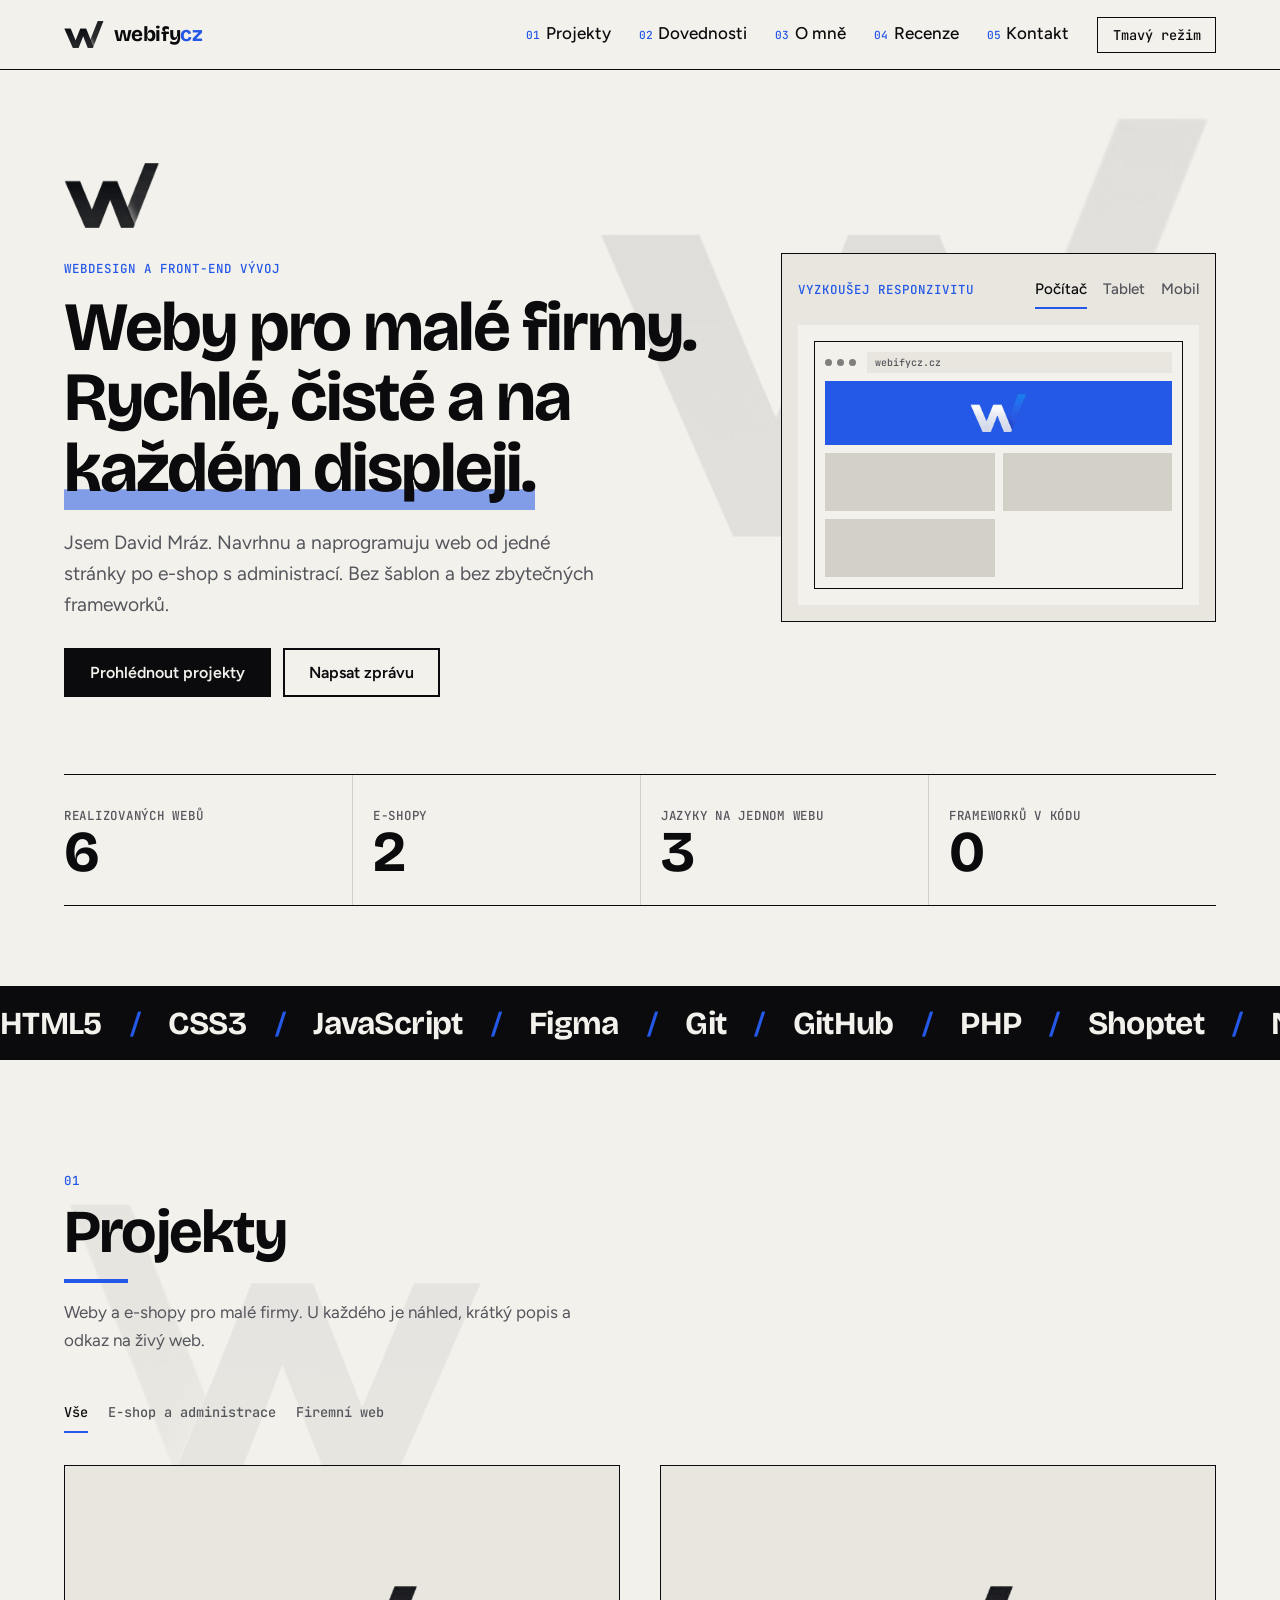
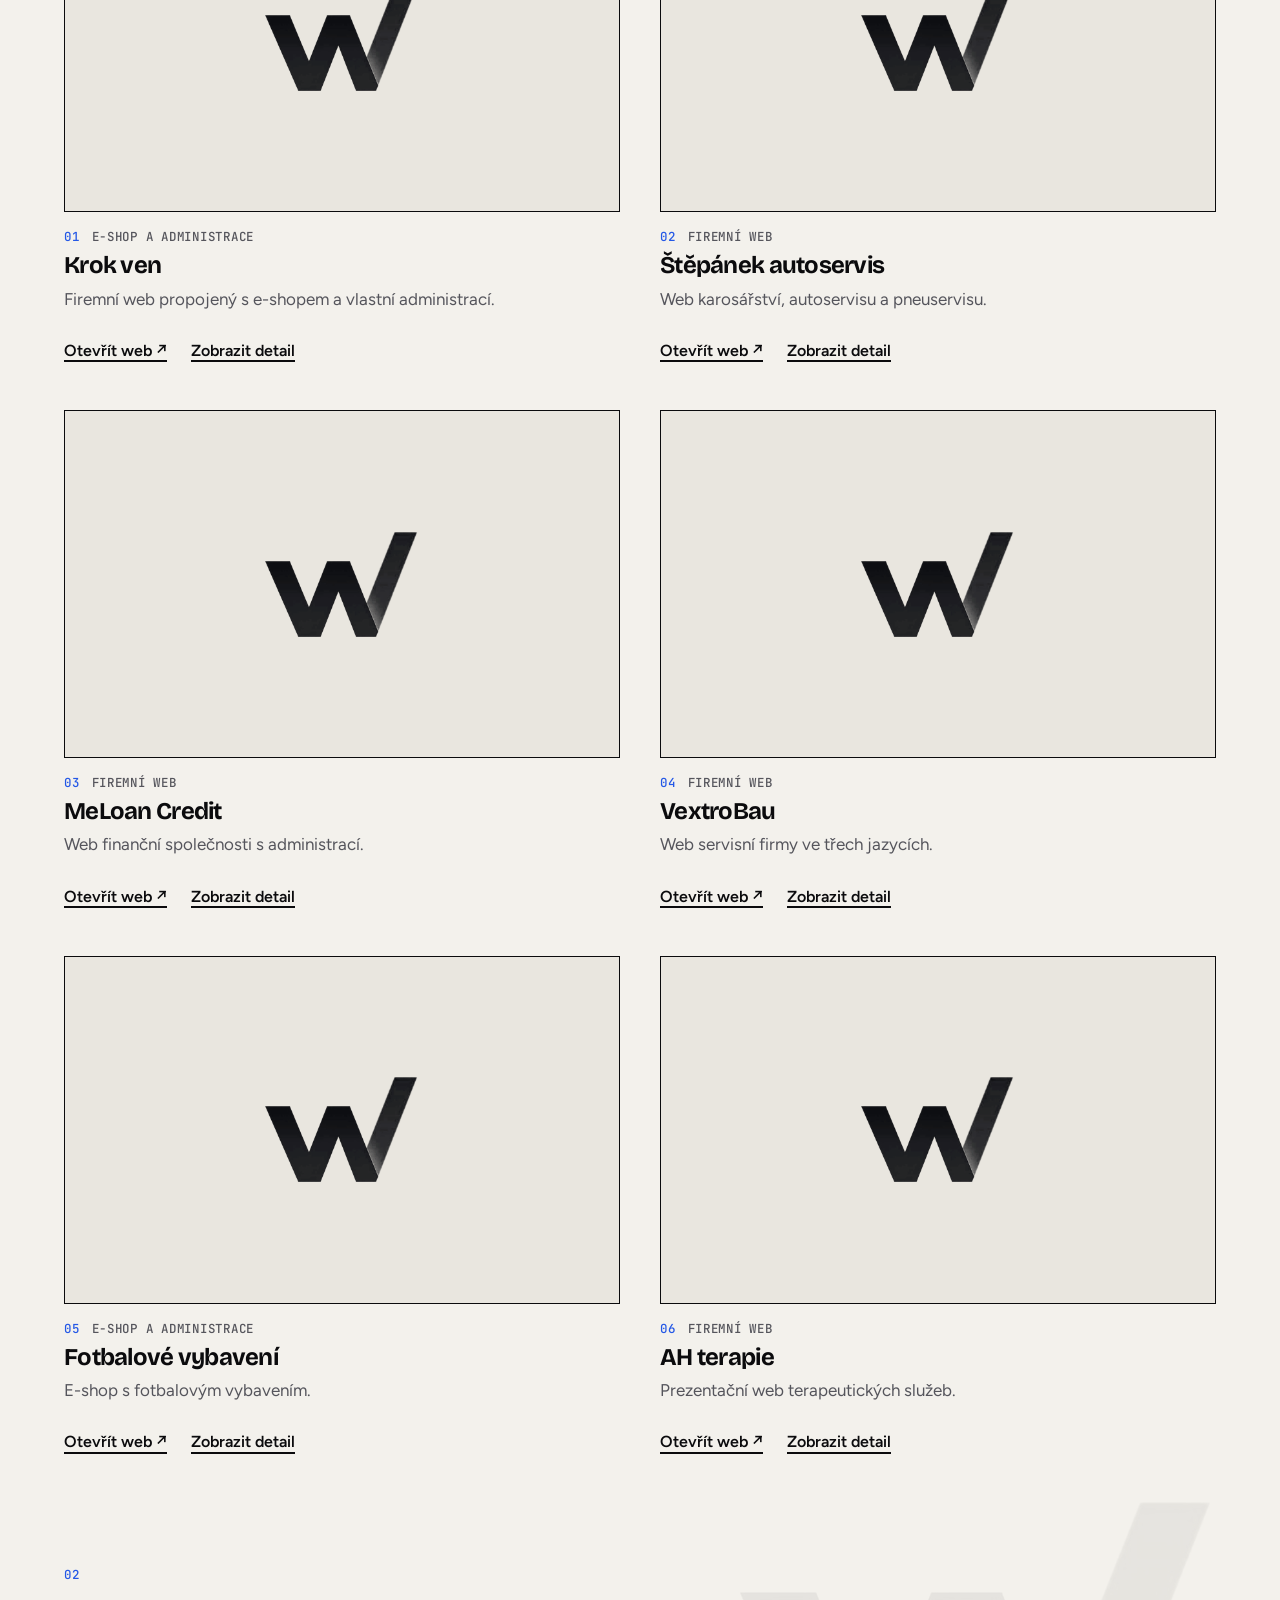
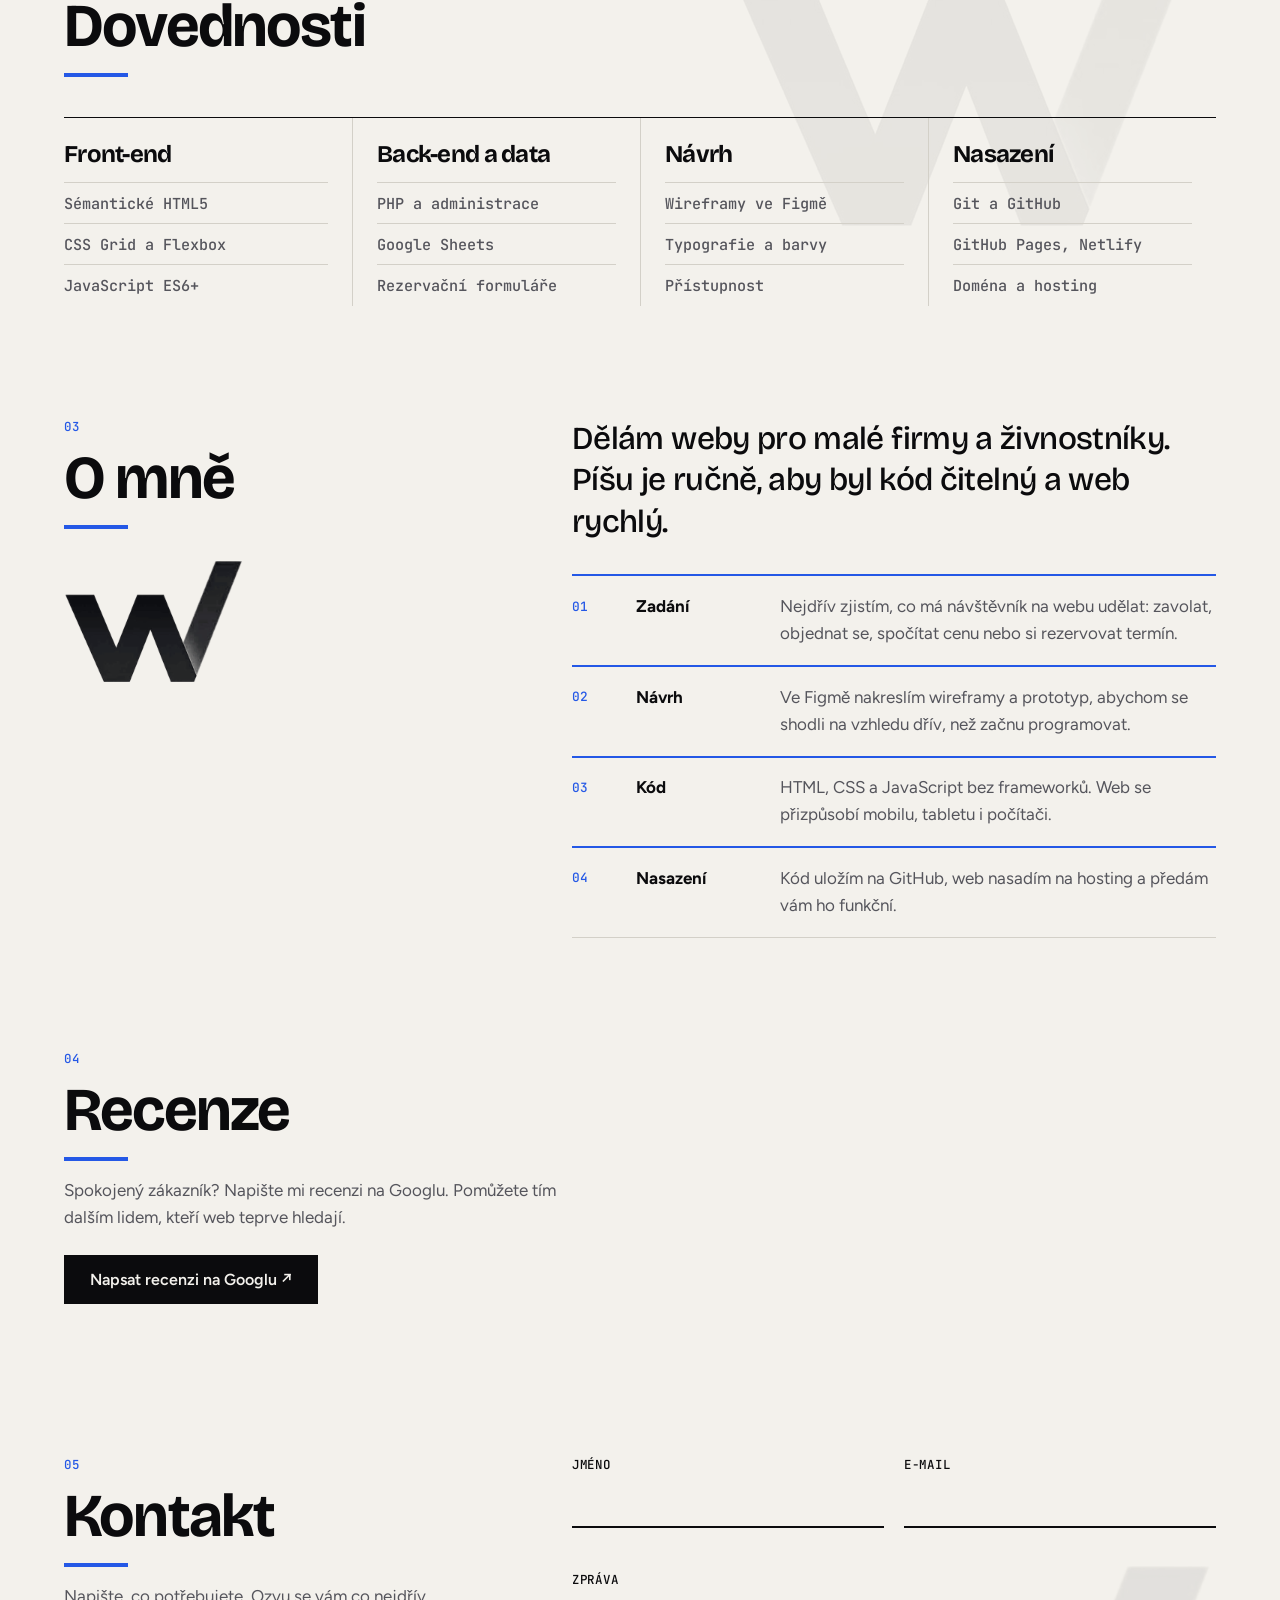
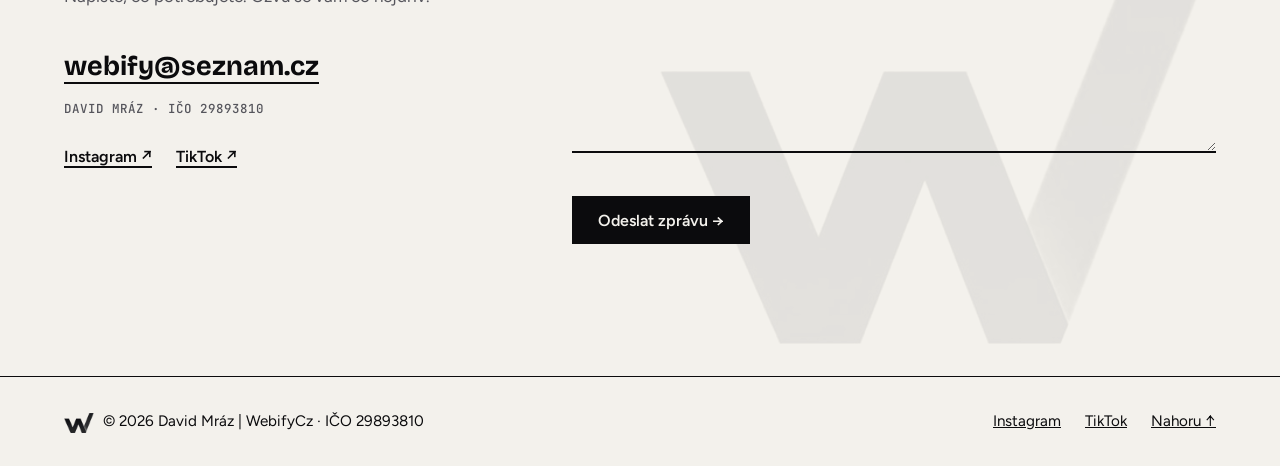
==== index.html @ 9d502659 "Add files via upload" ====
<!DOCTYPE html>
<html lang="cs">
<head>
  <meta charset="UTF-8">
  <meta name="viewport" content="width=device-width, initial-scale=1">
  <title>David Mráz | WebifyCz – tvorba webů a e-shopů pro malé firmy</title>
  <meta name="description" content="Tvorba webových stránek a e-shopů pro malé firmy a živnostníky. Navrhuju ve Figmě, programuju na míru. Prohlédněte si realizace a napište mi.">
  <meta name="theme-color" content="#0a0a0c">
  <meta name="robots" content="index, follow">
  <meta property="og:title" content="David Mráz | WebifyCz – tvorba webů a e-shopů pro malé firmy">
  <meta property="og:description" content="Tvorba webových stránek a e-shopů pro malé firmy a živnostníky. Navrhuju ve Figmě, programuju na míru. Prohlédněte si realizace a napište mi.">
  <meta property="og:type" content="website">
  <meta property="og:url" content="https://mrazik0721-hash.github.io/webify/">
  <meta property="og:image" content="https://mrazik0721-hash.github.io/webify/logo.png">
  <meta property="og:locale" content="cs_CZ">
  <meta name="twitter:card" content="summary">
  <meta name="twitter:title" content="David Mráz | WebifyCz – tvorba webů a e-shopů pro malé firmy">
  <meta name="twitter:description" content="Tvorba webových stránek a e-shopů pro malé firmy a živnostníky. Navrhuju ve Figmě, programuju na míru. Prohlédněte si realizace a napište mi.">
  <meta name="twitter:image" content="https://mrazik0721-hash.github.io/webify/logo.png">
  <link rel="canonical" href="https://mrazik0721-hash.github.io/webify/">
  <script type="application/ld+json">
  {
    "@context": "https://schema.org",
    "@type": "ProfessionalService",
    "name": "WebifyCz",
    "alternateName": "David Mráz – webdesign a vývoj webů",
    "url": "https://mrazik0721-hash.github.io/webify/",
    "image": "https://mrazik0721-hash.github.io/webify/logo.png",
    "email": "webify@seznam.cz",
    "taxID": "29893810",
    "description": "Weby a e-shopy pro malé firmy v HTML, CSS a JavaScriptu.",
    "founder": { "@type": "Person", "name": "David Mráz" },
    "sameAs": ["https://www.instagram.com/webifycz/", "https://www.tiktok.com/@webifycz"]
  }
  </script>
  <link rel="icon" type="image/png" href="favicon.png">
  <link rel="apple-touch-icon" href="icon-128.png">
  <script>
    try {
      var t = localStorage.getItem("theme") || (matchMedia("(prefers-color-scheme: dark)").matches ? "dark" : "light");
      document.documentElement.dataset.theme = t;
    } catch (e) {}
    document.documentElement.classList.add("js");
  </script>
  <link rel="preconnect" href="https://fonts.googleapis.com">
  <link rel="preconnect" href="https://fonts.gstatic.com" crossorigin>
  <link href="https://fonts.googleapis.com/css2?family=Bricolage+Grotesque:opsz,wght@12..96,500;12..96,700&family=Figtree:wght@400;500;600&family=JetBrains+Mono:wght@500&display=swap" rel="stylesheet">
  <link rel="stylesheet" href="style.css">
</head>
<body>
  <a class="skip" href="#obsah">Přeskočit na obsah</a>

  <header class="top">
    <a class="brand" href="#uvod" aria-label="webifycz – úvod">
      <img class="on-light" src="mark-on-light.png" alt="" width="40" height="27">
      <img class="on-dark" src="mark-on-dark.png" alt="" width="40" height="27">
      <span>webify<b>cz</b></span>
    </a>
    <button class="nav-toggle" aria-expanded="false" aria-controls="nav" aria-label="Otevřít menu">
      <span></span><span></span><span></span>
    </button>
    <nav id="nav" class="nav" aria-label="Hlavní navigace">
      <a href="#projekty"><i>01</i>Projekty</a>
      <a href="#dovednosti"><i>02</i>Dovednosti</a>
      <a href="#o-mne"><i>03</i>O mně</a>
      <a href="#recenze"><i>04</i>Recenze</a>
      <a href="#kontakt"><i>05</i>Kontakt</a>
      <button class="theme-toggle" type="button" aria-label="Přepnout tmavý a světlý režim">Tmavý režim</button>
    </nav>
  </header>

  <main id="obsah">
    <section id="uvod" class="hero">
      <div class="hero-grid">
        <div class="hero-copy">
          <img class="hero-mark on-light" src="mark-big-on-light.png" alt="Logo WebifyCz" width="96" height="65">
          <img class="hero-mark on-dark" src="mark-big-on-dark.png" alt="" width="96" height="65">
          <p class="mono">Webdesign a front-end vývoj</p>
          <h1>Weby pro malé firmy. Rychlé, čisté a na <mark>každém displeji.</mark></h1>
          <p class="lead">Jsem David Mráz. Navrhnu a naprogramuju web od jedné stránky po e-shop s administrací. Bez šablon a bez zbytečných frameworků.</p>
          <p class="actions">
            <a class="btn" href="#projekty">Prohlédnout projekty</a>
            <a class="btn btn-ghost" href="#kontakt">Napsat zprávu</a>
          </p>
        </div>

        <div class="demo" aria-labelledby="demo-title">
          <div class="demo-bar">
            <p id="demo-title" class="mono">Vyzkoušej responzivitu</p>
            <div class="switch" role="group" aria-label="Velikost náhledu">
              <button type="button" data-size="desktop" aria-pressed="true">Počítač</button>
              <button type="button" data-size="tablet" aria-pressed="false">Tablet</button>
              <button type="button" data-size="mobile" aria-pressed="false">Mobil</button>
            </div>
          </div>
          <div class="stage">
            <div class="frame" id="frame" data-size="desktop">
              <div class="mini">
                <div class="mini-bar"><i></i><i></i><i></i><span>webifycz.cz</span></div>
                <div class="mini-hero"></div>
                <div class="mini-grid"><i></i><i></i><i></i></div>
              </div>
            </div>
          </div>
        </div>
      </div>

      <dl class="stats">
        <div><dd data-count="6">6</dd><dt>realizovaných webů</dt></div>
        <div><dd data-count="2">2</dd><dt>e-shopy</dt></div>
        <div><dd data-count="3">3</dd><dt>jazyky na jednom webu</dt></div>
        <div><dd data-count="0">0</dd><dt>frameworků v kódu</dt></div>
      </dl>
    </section>

    <div class="marquee" aria-hidden="true">
      <div class="track"><span>HTML5</span><span>CSS3</span><span>JavaScript</span><span>Figma</span><span>Git</span><span>GitHub</span><span>PHP</span><span>Shoptet</span><span>Netlify</span><span>HTML5</span><span>CSS3</span><span>JavaScript</span><span>Figma</span><span>Git</span><span>GitHub</span><span>PHP</span><span>Shoptet</span><span>Netlify</span></div>
    </div>

    <section id="projekty" class="section">
      <header class="head">
        <p class="mono">01</p>
        <h2>Projekty</h2>
        <p class="intro">Weby a e-shopy pro malé firmy. U každého je náhled, krátký popis a odkaz na živý web.</p>
      </header>
      <div class="filters" role="group" aria-label="Filtr projektů"></div>
      <ul class="cards" id="cards"></ul>
    </section>

    <section id="dovednosti" class="section">
      <header class="head">
        <p class="mono">02</p>
        <h2>Dovednosti</h2>
      </header>
      <div class="skills">
        <article>
          <h3>Front-end</h3>
          <ul><li>Sémantické HTML5</li><li>CSS Grid a Flexbox</li><li>JavaScript ES6+</li></ul>
        </article>
        <article>
          <h3>Back-end a data</h3>
          <ul><li>PHP a administrace</li><li>Google Sheets</li><li>Rezervační formuláře</li></ul>
        </article>
        <article>
          <h3>Návrh</h3>
          <ul><li>Wireframy ve Figmě</li><li>Typografie a barvy</li><li>Přístupnost</li></ul>
        </article>
        <article>
          <h3>Nasazení</h3>
          <ul><li>Git a GitHub</li><li>GitHub Pages, Netlify</li><li>Doména a hosting</li></ul>
        </article>
      </div>
    </section>

    <section id="o-mne" class="section about">
      <header class="head">
        <p class="mono">03</p>
        <h2>O mně</h2>
        <img class="about-mark on-light" src="mark-big-on-light.png" alt="" width="180" height="121">
        <img class="about-mark on-dark" src="mark-big-on-dark.png" alt="" width="180" height="121">
      </header>
      <div>
        <p class="big">Dělám weby pro malé firmy a živnostníky. Píšu je ručně, aby byl kód čitelný a web rychlý.</p>
        <ol class="steps">
          <li><b>Zadání</b><span>Nejdřív zjistím, co má návštěvník na webu udělat: zavolat, objednat se, spočítat cenu nebo si rezervovat termín.</span></li>
          <li><b>Návrh</b><span>Ve Figmě nakreslím wireframy a prototyp, abychom se shodli na vzhledu dřív, než začnu programovat.</span></li>
          <li><b>Kód</b><span>HTML, CSS a JavaScript bez frameworků. Web se přizpůsobí mobilu, tabletu i počítači.</span></li>
          <li><b>Nasazení</b><span>Kód uložím na GitHub, web nasadím na hosting a předám vám ho funkční.</span></li>
        </ol>
      </div>
    </section>

    <section id="recenze" class="section">
      <header class="head">
        <p class="mono">04</p>
        <h2>Recenze</h2>
        <p class="intro">Spokojený zákazník? Napište mi recenzi na Googlu. Pomůžete tím dalším lidem, kteří web teprve hledají.</p>
        <p class="actions"><a class="btn" href="https://g.page/r/CSyCGl0vbH-dEAE/review" target="_blank" rel="noopener">Napsat recenzi na Googlu ↗</a></p>
      </header>
      <div id="featurable-8617893f-26ac-496a-a7cc-c2550ad087d7" data-featurable-async></div>
    </section>

    <section id="kontakt" class="section contact">
      <header class="head">
        <p class="mono">05</p>
        <h2>Kontakt</h2>
        <p class="intro">Napište, co potřebujete. Ozvu se vám co nejdřív.</p>
        <a class="mail" href="mailto:webify@seznam.cz">webify@seznam.cz</a>
        <p class="mono ico">David Mráz · IČO 29893810</p>
        <p class="social">
          <a href="https://www.instagram.com/webifycz/" target="_blank" rel="noopener">Instagram ↗</a>
          <a href="https://www.tiktok.com/@webifycz" target="_blank" rel="noopener">TikTok ↗</a>
        </p>
      </header>
      <form id="form" novalidate>
        <p class="trap" aria-hidden="true"><label>Nevyplňovat: <input name="botcheck" tabindex="-1" autocomplete="off"></label></p>
        <div class="field">
          <label for="name">Jméno</label>
          <input id="name" name="name" type="text" autocomplete="name" required minlength="2">
          <p class="error" id="name-err" role="alert"></p>
        </div>
        <div class="field">
          <label for="email">E-mail</label>
          <input id="email" name="email" type="email" autocomplete="email" required>
          <p class="error" id="email-err" role="alert"></p>
        </div>
        <div class="field wide">
          <label for="msg">Zpráva</label>
          <textarea id="msg" name="msg" rows="5" required minlength="10"></textarea>
          <p class="error" id="msg-err" role="alert"></p>
        </div>
        <button class="btn" type="submit">Odeslat zprávu →</button>
        <p class="ok" id="ok" role="status"></p>
      </form>
    </section>
  </main>

  <footer class="foot">
    <p><img class="on-light" src="mark-on-light.png" alt="" width="30" height="20"><img class="on-dark" src="mark-on-dark.png" alt="" width="30" height="20">© <span id="year">2026</span> David Mráz | WebifyCz · IČO 29893810</p>
    <p class="foot-links">
      <a href="https://www.instagram.com/webifycz/" target="_blank" rel="noopener">Instagram</a>
      <a href="https://www.tiktok.com/@webifycz" target="_blank" rel="noopener">TikTok</a>
      <a href="#uvod">Nahoru ↑</a>
    </p>
  </footer>

  <a class="up" href="#uvod" aria-label="Zpět nahoru">↑</a>

  <dialog id="modal" aria-labelledby="m-title">
    <button class="close" type="button" aria-label="Zavřít">×</button>
    <p id="m-cat" class="mono"></p>
    <h3 id="m-title"></h3>
    <p id="m-text"></p>
    <ul id="m-list"></ul>
    <p><a id="m-link" class="btn" href="#" target="_blank" rel="noopener" hidden>Otevřít web ↗</a></p>
  </dialog>

  <script src="https://featurable.com/assets/bundle.js" defer charset="UTF-8"></script>
  <script src="script.js" defer></script>
</body>
</html>
---- style.css ----
:root {
  --bg: #f3f1ec; --ink: #0b0b0d; --soft: #55555c; --line: #d3d0c8; --tint: #e9e6df; --blue: #2458e6;
  --disp: "Bricolage Grotesque", "Segoe UI", system-ui, sans-serif;
  --body: "Figtree", "Segoe UI", system-ui, sans-serif;
  --mono: "JetBrains Mono", ui-monospace, Consolas, monospace;
  --pad: clamp(1.25rem, 5vw, 4rem);
  color-scheme: light;
  --wm: url("mark-big-on-light.png");
}
:root[data-theme="dark"] {
  --bg: #0a0a0c; --ink: #f1f1ee; --soft: #9b9ba4; --line: #2a2a31; --tint: #131317; --blue: #5b92ff;
  color-scheme: dark;
  --wm: url("mark-big-on-dark.png");
}

*, *::before, *::after { box-sizing: border-box; }
html { scroll-behavior: smooth; scroll-padding-top: 5rem; }
body { overflow-x: clip; margin: 0; background: var(--bg); color: var(--ink); font: 400 1.0625rem/1.6 var(--body); }
h1, h2, h3 { font-family: var(--disp); margin: 0; line-height: 1.02; letter-spacing: -0.03em; }
h1 { font-size: clamp(2.4rem, 5.4vw, 4.8rem); font-weight: 700; }
h2 { font-size: clamp(2.2rem, 5vw, 3.8rem); font-weight: 700; }
h3 { font-size: 1.5rem; font-weight: 700; }
p { margin: 0 0 1rem; }
a { color: inherit; }
img { max-width: 100%; height: auto; }
:focus-visible { outline: 3px solid var(--blue); outline-offset: 3px; }
.mono { font: 500 .78rem var(--mono); letter-spacing: .08em; text-transform: uppercase; color: var(--blue); }
.skip { position: absolute; left: -999px; top: 0; background: var(--blue); color: #fff; padding: .5rem 1rem; z-index: 100; }
.skip:focus { left: 0; }

.on-dark { display: none; }
:root[data-theme="dark"] .on-dark { display: inline-block; }
:root[data-theme="dark"] .on-light { display: none; }

.top {
  position: sticky; top: 0; z-index: 20; display: flex; align-items: center; justify-content: space-between;
  padding: .75rem var(--pad); background: var(--bg); border-bottom: 1.5px solid var(--ink);
}
.brand { display: inline-flex; align-items: center; gap: .6rem; font: 700 1.3rem var(--disp); letter-spacing: -.02em; text-decoration: none; }
.brand b { color: var(--blue); }
.brand img { width: auto; height: 27px; }
.nav { display: flex; align-items: center; gap: 1.75rem; }
.nav a { text-decoration: none; padding: .5rem 0; font-weight: 500; border-bottom: 2px solid transparent; }
.nav a i { font: 500 .7rem var(--mono); color: var(--blue); margin-right: .35rem; }
.nav a:hover, .nav a.active { border-color: var(--blue); }
.theme-toggle { font: 500 .85rem var(--mono); color: var(--ink); background: none; border: 1.5px solid var(--ink); padding: .5rem .9rem; cursor: pointer; }
.theme-toggle:hover { background: var(--ink); color: var(--bg); }
.nav-toggle { display: none; background: none; border: 0; padding: .75rem; cursor: pointer; }
.nav-toggle span { display: block; width: 24px; height: 2px; background: var(--ink); margin: 5px 0; transition: transform .2s, opacity .2s; }
.nav-toggle[aria-expanded="true"] span:nth-child(1) { transform: translateY(7px) rotate(45deg); }
.nav-toggle[aria-expanded="true"] span:nth-child(2) { opacity: 0; }
.nav-toggle[aria-expanded="true"] span:nth-child(3) { transform: translateY(-7px) rotate(-45deg); }

.btn {
  display: inline-block; font: 600 1rem var(--body); text-decoration: none; cursor: pointer;
  background: var(--ink); color: var(--bg); border: 2px solid var(--ink); padding: .8rem 1.5rem; min-height: 44px;
  transition: background .15s, border-color .15s, color .15s;
}
.btn:hover { background: var(--blue); border-color: var(--blue); color: #fff; }
.btn-ghost { background: transparent; color: var(--ink); }
button:disabled { opacity: .6; cursor: wait; }

.hero { max-width: 1280px; margin: 0 auto; padding: clamp(2.5rem, 7vw, 5rem) var(--pad) 0; }
.hero-grid { display: grid; grid-template-columns: 1.2fr .8fr; gap: clamp(2rem, 5vw, 4.5rem); align-items: center; }
.hero-mark { width: 96px; height: auto; margin-bottom: 1.5rem; }
.hero h1 { margin: .5rem 0 1.5rem; }
mark { background: none; color: inherit; box-shadow: inset 0 -.3em 0 color-mix(in srgb, var(--blue) 55%, transparent); }
.lead { font-size: 1.2rem; color: var(--soft); max-width: 34rem; }
.actions { display: flex; flex-wrap: wrap; gap: .75rem; margin-top: 1.75rem; }

.demo { border: 1.5px solid var(--ink); background: var(--tint); padding: 1rem; }
.demo-bar { display: flex; flex-wrap: wrap; gap: .75rem; justify-content: space-between; align-items: center; margin-bottom: 1rem; }
.demo-bar p { margin: 0; }
.switch { display: flex; gap: 1rem; }
.switch button { font: 500 .95rem var(--body); color: var(--soft); background: none; border: 0; border-bottom: 2px solid transparent; padding: .6rem 0; cursor: pointer; }
.switch button[aria-pressed="true"] { color: var(--ink); border-color: var(--blue); }
.stage { display: flex; justify-content: center; background: var(--bg); padding: 1rem; min-height: 280px; }
.frame { container-type: inline-size; width: 100%; background: var(--bg); border: 1.5px solid var(--ink); overflow: hidden; transition: width .4s ease; }
.frame[data-size="tablet"] { width: 66%; }
.frame[data-size="mobile"] { width: 34%; min-width: 120px; }
.mini { padding: 10px; display: grid; gap: 8px; }
.mini-bar { display: flex; align-items: center; gap: 5px; }
.mini-bar i { width: 7px; height: 7px; border-radius: 50%; background: var(--ink); opacity: .5; }
.mini-bar span { margin-left: 6px; flex: 1; font: 500 10px var(--mono); padding: 4px 8px; background: var(--tint); color: var(--soft); }
.mini-hero { height: 92px; background: var(--blue) url("mark-on-dark.png") center / auto 60% no-repeat; }
.mini-grid { display: grid; grid-template-columns: repeat(3, 1fr); gap: 8px; }
.mini-grid i { height: 58px; background: var(--line); }
@container (max-width: 420px) { .mini-grid { grid-template-columns: repeat(2, 1fr); } .mini-hero { height: 64px; } }
@container (max-width: 220px) { .mini-grid { grid-template-columns: 1fr; } .mini-grid i { height: 34px; } .mini-bar span { display: none; } }

.stats { display: grid; grid-template-columns: repeat(4, 1fr); margin: clamp(3rem, 7vw, 5rem) 0 0; border-top: 1.5px solid var(--ink); border-bottom: 1.5px solid var(--ink); }
.stats div { display: flex; flex-direction: column-reverse; padding: 1.5rem 1.25rem 1.5rem 0; }
.stats div + div { padding-left: 1.25rem; border-left: 1.5px solid var(--line); }
.stats dd { margin: 0; font: 700 clamp(2.4rem, 5vw, 3.6rem)/1 var(--disp); letter-spacing: -.04em; }
.stats dt { font: 500 .78rem var(--mono); text-transform: uppercase; letter-spacing: .06em; color: var(--soft); margin-top: .5rem; }

.section { max-width: 1280px; margin: 0 auto; padding: clamp(4rem, 9vw, 7rem) var(--pad) 0; }
.head { margin-bottom: 2.5rem; }
.head .mono { margin-bottom: .75rem; }
.intro { color: var(--soft); margin-top: 1rem; max-width: 34rem; }

.filters { display: flex; flex-wrap: wrap; gap: 1.25rem; margin-bottom: 2rem; }
.filters button { font: 500 .85rem var(--mono); color: var(--soft); background: none; border: 0; border-bottom: 2px solid transparent; padding: .6rem 0; cursor: pointer; }
.filters button[aria-pressed="true"] { color: var(--ink); border-color: var(--blue); }
.cards { list-style: none; margin: 0; padding: 0; display: grid; grid-template-columns: repeat(2, 1fr); gap: 3rem 2.5rem; }
.shot { display: block; aspect-ratio: 16 / 10; overflow: hidden; border: 1.5px solid var(--ink); background: var(--tint); }
.shot img { width: 100%; height: 100%; object-fit: cover; object-position: top; display: block; transition: transform .4s ease; }
.shot:hover img { transform: scale(1.04); }
.shot.no-img { background: var(--blue); }
.shot.no-img img { display: none; }
.meta { display: flex; gap: .75rem; margin: 1rem 0 .5rem; font: 500 .78rem var(--mono); text-transform: uppercase; letter-spacing: .06em; color: var(--soft); }
.meta .no { color: var(--blue); }
.cards h3 { margin-bottom: .5rem; }
.sum { color: var(--soft); max-width: 30rem; }
.links { display: flex; gap: 1.5rem; align-items: center; margin: 0; }
.links a, .links button { font: 600 1rem var(--body); color: var(--ink); background: none; border: 0; padding: .75rem 0; cursor: pointer; text-decoration: underline; text-decoration-thickness: 2px; text-underline-offset: 4px; }
.links a:hover, .links button:hover { color: var(--blue); }

.skills { display: grid; grid-template-columns: repeat(4, 1fr); border-top: 1.5px solid var(--ink); }
.skills article { padding: 1.5rem 1.5rem 0 0; }
.skills article + article { padding-left: 1.5rem; border-left: 1.5px solid var(--line); }
.skills h3 { margin-bottom: 1rem; }
.skills ul { list-style: none; padding: 0; margin: 0; font: 500 .95rem var(--mono); }
.skills li { padding: .6rem 0; border-top: 1px solid var(--line); color: var(--soft); }

.about { display: grid; grid-template-columns: 5fr 7fr; gap: 3rem; }
.about-mark { width: 180px; height: auto; margin-top: 2rem; }
.big { font: 500 clamp(1.4rem, 2.6vw, 2rem)/1.3 var(--disp); letter-spacing: -.02em; margin-bottom: 2rem; }
.steps { list-style: none; counter-reset: s; padding: 0; margin: 0; border-top: 1.5px solid var(--ink); }
.steps li { counter-increment: s; display: grid; grid-template-columns: 3rem 8rem 1fr; gap: 1rem; padding: 1.1rem 0; border-bottom: 1px solid var(--line); }
.steps li::before { content: "0" counter(s); font: 500 .8rem var(--mono); color: var(--blue); padding-top: .3rem; }
.steps span { color: var(--soft); }

.contact { display: grid; grid-template-columns: 5fr 7fr; gap: 3rem; padding-bottom: clamp(4rem, 9vw, 7rem); }
.mail { display: inline-block; margin-top: 1.5rem; font: 700 clamp(1.2rem, 2.4vw, 1.7rem) var(--disp); text-underline-offset: 6px; text-decoration-thickness: 2px; }
.ico { margin: 1rem 0 0; color: var(--soft); }
.social { display: flex; gap: 1.5rem; margin: 1.25rem 0 0; }
.social a { font: 600 1rem var(--body); padding: .6rem 0; text-underline-offset: 4px; text-decoration-thickness: 2px; }
.social a:hover, .foot-links a:hover { color: var(--blue); }
.mail:hover { color: var(--blue); }
form { display: grid; grid-template-columns: 1fr 1fr; gap: 1.25rem; align-content: start; }
.field { display: flex; flex-direction: column; gap: .25rem; }
.field.wide, form .btn, .ok { grid-column: 1 / -1; }
form .btn { justify-self: start; }
label { font: 500 .78rem var(--mono); text-transform: uppercase; letter-spacing: .06em; }
input, textarea { font: inherit; color: var(--ink); background: transparent; border: 0; border-bottom: 2px solid var(--ink); padding: .7rem 0; border-radius: 0; }
input:focus, textarea:focus { outline: 0; border-color: var(--blue); }
input[aria-invalid="true"], textarea[aria-invalid="true"] { border-color: #c0392b; }
.error { color: #b3261e; font-size: .92rem; margin: 0; min-height: 1.3em; }
:root[data-theme="dark"] .error { color: #ff8f85; }
.ok { color: var(--blue); font-weight: 600; margin: 0; }
.ok a { color: inherit; text-underline-offset: 3px; }
.trap { position: absolute; left: -9999px; height: 0; overflow: hidden; }

.foot { display: flex; justify-content: space-between; align-items: center; padding: 1.5rem var(--pad); border-top: 1.5px solid var(--ink); font-size: .95rem; }
.foot p { margin: 0; }
.foot-links { display: flex; gap: 1.5rem; flex-wrap: wrap; }
.foot-links a { padding: .5rem 0; }
@media (max-width: 720px) { .foot { flex-direction: column; align-items: flex-start; gap: .75rem; } }
.foot img { height: 20px; width: auto; vertical-align: middle; margin-right: .6rem; }

dialog { width: min(560px, calc(100% - 2rem)); max-height: calc(100dvh - 2rem); overflow: auto; background: var(--bg); color: var(--ink); border: 2px solid var(--ink); padding: 2rem; }
dialog::backdrop { background: rgb(10 10 12 / .7); }
dialog[open] { animation: pop .2s ease-out; }
@keyframes pop { from { opacity: 0; transform: translateY(12px); } }
.close { position: absolute; top: .4rem; right: .6rem; width: 44px; height: 44px; font-size: 1.8rem; background: none; border: 0; color: var(--ink); cursor: pointer; }
dialog h3 { margin: .5rem 0 1rem; }
dialog ul { padding-left: 1.2rem; margin: 0 0 1.5rem; }

@media (max-width: 960px) {
  .hero-grid, .about, .contact { grid-template-columns: 1fr; }
  .skills { grid-template-columns: repeat(2, 1fr); }
  .skills article:nth-child(3) { padding-left: 0; border-left: 0; }
  .skills article:nth-child(n+3) { margin-top: 1.5rem; border-top: 1.5px solid var(--line); }
}
@media (max-width: 720px) {
  .nav-toggle { display: block; }
  .nav { display: none; position: absolute; top: 100%; left: 0; right: 0; flex-direction: column; align-items: flex-start; gap: .25rem; padding: 1rem var(--pad) 1.5rem; background: var(--bg); border-bottom: 1.5px solid var(--ink); }
  .nav.open { display: flex; }
  .stats { grid-template-columns: 1fr 1fr; }
  .stats div:nth-child(3) { padding-left: 0; border-left: 0; }
  .stats div:nth-child(n+3) { border-top: 1.5px solid var(--line); }
  .cards, form { grid-template-columns: 1fr; }
  .steps li { grid-template-columns: 2.5rem 1fr; }
  .steps span { grid-column: 2; }
  .skills { grid-template-columns: 1fr; }
  .skills article, .skills article + article { padding-left: 0; border-left: 0; }
  .skills article + article { margin-top: 1.5rem; border-top: 1.5px solid var(--line); padding-top: 1.5rem; }
}
@media (prefers-reduced-motion: reduce) {
  html { scroll-behavior: auto; }
  *, *::before, *::after { transition: none !important; animation: none !important; }
}

main { isolation: isolate; }
.hero, .section { position: relative; }
.hero::before, #dovednosti::before, #projekty::before, .contact::before {
  content: ""; position: absolute; z-index: -1; pointer-events: none;
  background: var(--wm) center / contain no-repeat; aspect-ratio: 1.48;
}
.hero::before { right: -5%; top: 3rem; width: min(620px, 62vw); opacity: .08; }
#projekty::before { left: -8%; top: 9rem; width: min(420px, 48vw); opacity: .05; transform: scaleX(-1); }
#dovednosti::before { right: -6%; top: 3rem; width: min(480px, 52vw); opacity: .06; }
.contact::before { right: -4%; bottom: 2rem; width: min(560px, 60vw); opacity: .07; }

.hero { min-height: calc(100svh - 64px); display: flex; flex-direction: column; }
.hero-grid { flex: 1; }
.stats { margin-top: clamp(2rem, 5vw, 3rem); }
.hero::before { right: var(--pad); }
#projekty::before { left: var(--pad); }
#dovednosti::before { right: var(--pad); }
.contact::before { right: var(--pad); }
.shot:hover img { transform: scale(1.03); }
.cards li { transition: transform .2s ease; }
.cards li:hover { transform: translateY(-2px); }
.btn { transition: background .15s, border-color .15s, color .15s, transform .15s; }
.btn:hover { transform: translateY(-2px); }
.btn:active { transform: translateY(0); }
.links a, .links button, .mail, .social a {
  text-decoration: none; padding-bottom: .15rem;
  background: linear-gradient(var(--blue), var(--blue)), linear-gradient(var(--ink), var(--ink)) left bottom / 100% 2px no-repeat;
  background-size: 0 2px, 100% 2px; background-position: left bottom; background-repeat: no-repeat;
  transition: background-size .3s ease, color .15s;
}
.links a:hover, .links button:hover, .mail:hover, .social a:hover { background-size: 100% 2px, 100% 2px; }

.about-mark.on-light { display: block; }
:root[data-theme="dark"] .about-mark.on-light { display: none; }
:root[data-theme="dark"] .about-mark.on-dark { display: block; }
.shot.no-img { background: var(--tint) var(--wm) center / 28% no-repeat; }


.js .rv { opacity: 0; transform: translateY(28px); transition: opacity .7s ease, transform .7s cubic-bezier(.2,.7,.2,1); transition-delay: var(--d, 0s); }
.js .rv.in { opacity: 1; transform: none; }
.js .cards li.rv { transition-property: opacity, transform; }

.js .hero-copy > * { animation: rise .8s cubic-bezier(.2,.7,.2,1) both; }
.js .hero-copy > :nth-child(3) { animation-delay: .05s; }
.js .hero-copy > :nth-child(4) { animation-delay: .12s; }
.js .hero-copy > :nth-child(5) { animation-delay: .2s; }
.js .hero-copy > :nth-child(6) { animation-delay: .28s; }
@keyframes rise { from { opacity: 0; transform: translateY(22px); } }

.hero::before { transform: translateY(calc(var(--y, 0) * -0.12px)); }

.marquee { overflow: hidden; margin-top: clamp(3rem, 7vw, 5rem); background: var(--ink); color: var(--bg); }
.track { display: flex; width: max-content; animation: slide 32s linear infinite; }
.marquee:hover .track { animation-play-state: paused; }
.track span { display: flex; align-items: center; padding: 1.1rem 0; font: 700 clamp(1.3rem, 3vw, 2rem) var(--disp); letter-spacing: -.02em; white-space: nowrap; }
.track span::after { content: "/"; margin: 0 1.75rem; color: var(--blue); font-weight: 500; }
@keyframes slide { to { transform: translateX(-50%); } }

.head h2::after { content: ""; display: block; width: 0; height: 4px; margin-top: 1rem; background: var(--blue); transition: width .8s ease .25s; }
.head.seen h2::after { width: 64px; }
.steps li { position: relative; }
.steps li::after { content: ""; position: absolute; left: 0; right: 0; top: -1px; height: 2px; background: var(--blue); transform: scaleX(0); transform-origin: 0 50%; transition: transform .9s ease; }
.steps li.seen::after { transform: scaleX(1); }

.shot { position: relative; }
.shot:not(.loaded):not(.no-img) { background: linear-gradient(90deg, var(--tint) 30%, var(--line) 50%, var(--tint) 70%) 0 0 / 200% 100%; animation: shimmer 1.4s linear infinite; }
.shot img { opacity: 0; transition: opacity .5s ease, transform .4s ease; }
.shot.loaded img { opacity: 1; }
@keyframes shimmer { to { background-position: -200% 0; } }

.up { position: fixed; right: 1.25rem; bottom: 1.25rem; z-index: 30; width: 48px; height: 48px; display: grid; place-items: center; font-size: 1.3rem; text-decoration: none; background: var(--bg); border: 1.5px solid var(--ink); opacity: 0; pointer-events: none; transition: opacity .25s, background .15s, color .15s; }
.up.show { opacity: 1; pointer-events: auto; }
.up:hover { background: var(--ink); color: var(--bg); }

@media (prefers-reduced-motion: reduce) {
  .js .rv { opacity: 1; transform: none; }
  .track { animation: none; }
  .hero::before { transform: none; }
}

.reviews { list-style: none; margin: 0; padding: 0; display: grid; grid-template-columns: repeat(3, 1fr); gap: 1.5rem; }
.reviews li { display: flex; flex-direction: column; gap: 1rem; padding: 1.75rem; border: 1.5px solid var(--ink); background: var(--tint); }
.stars { color: var(--blue); font-size: 1.2rem; letter-spacing: .15em; }
.reviews blockquote { margin: 0; font: 500 1.2rem/1.4 var(--disp); letter-spacing: -.01em; }
.reviews cite { margin-top: auto; font: 500 .78rem var(--mono); text-transform: uppercase; letter-spacing: .06em; font-style: normal; color: var(--soft); }
.reviews .empty { grid-column: 1 / -1; align-items: flex-start; background: none; border-style: dashed; }
.reviews .empty p { margin: 0; font: 500 1.4rem/1.3 var(--disp); }
.reviews .empty a { font: 600 1rem var(--body); color: var(--ink); text-decoration: underline; text-underline-offset: 4px; text-decoration-thickness: 2px; }
.head .actions { margin-top: 1.5rem; }
@media (max-width: 1100px) { .nav { gap: 1.1rem; } .reviews { grid-template-columns: repeat(2, 1fr); } }
@media (max-width: 720px) { .reviews { grid-template-columns: 1fr; } }

.rating { margin: 1rem 0 0; font: 500 .85rem var(--mono); text-transform: uppercase; letter-spacing: .06em; color: var(--blue); }
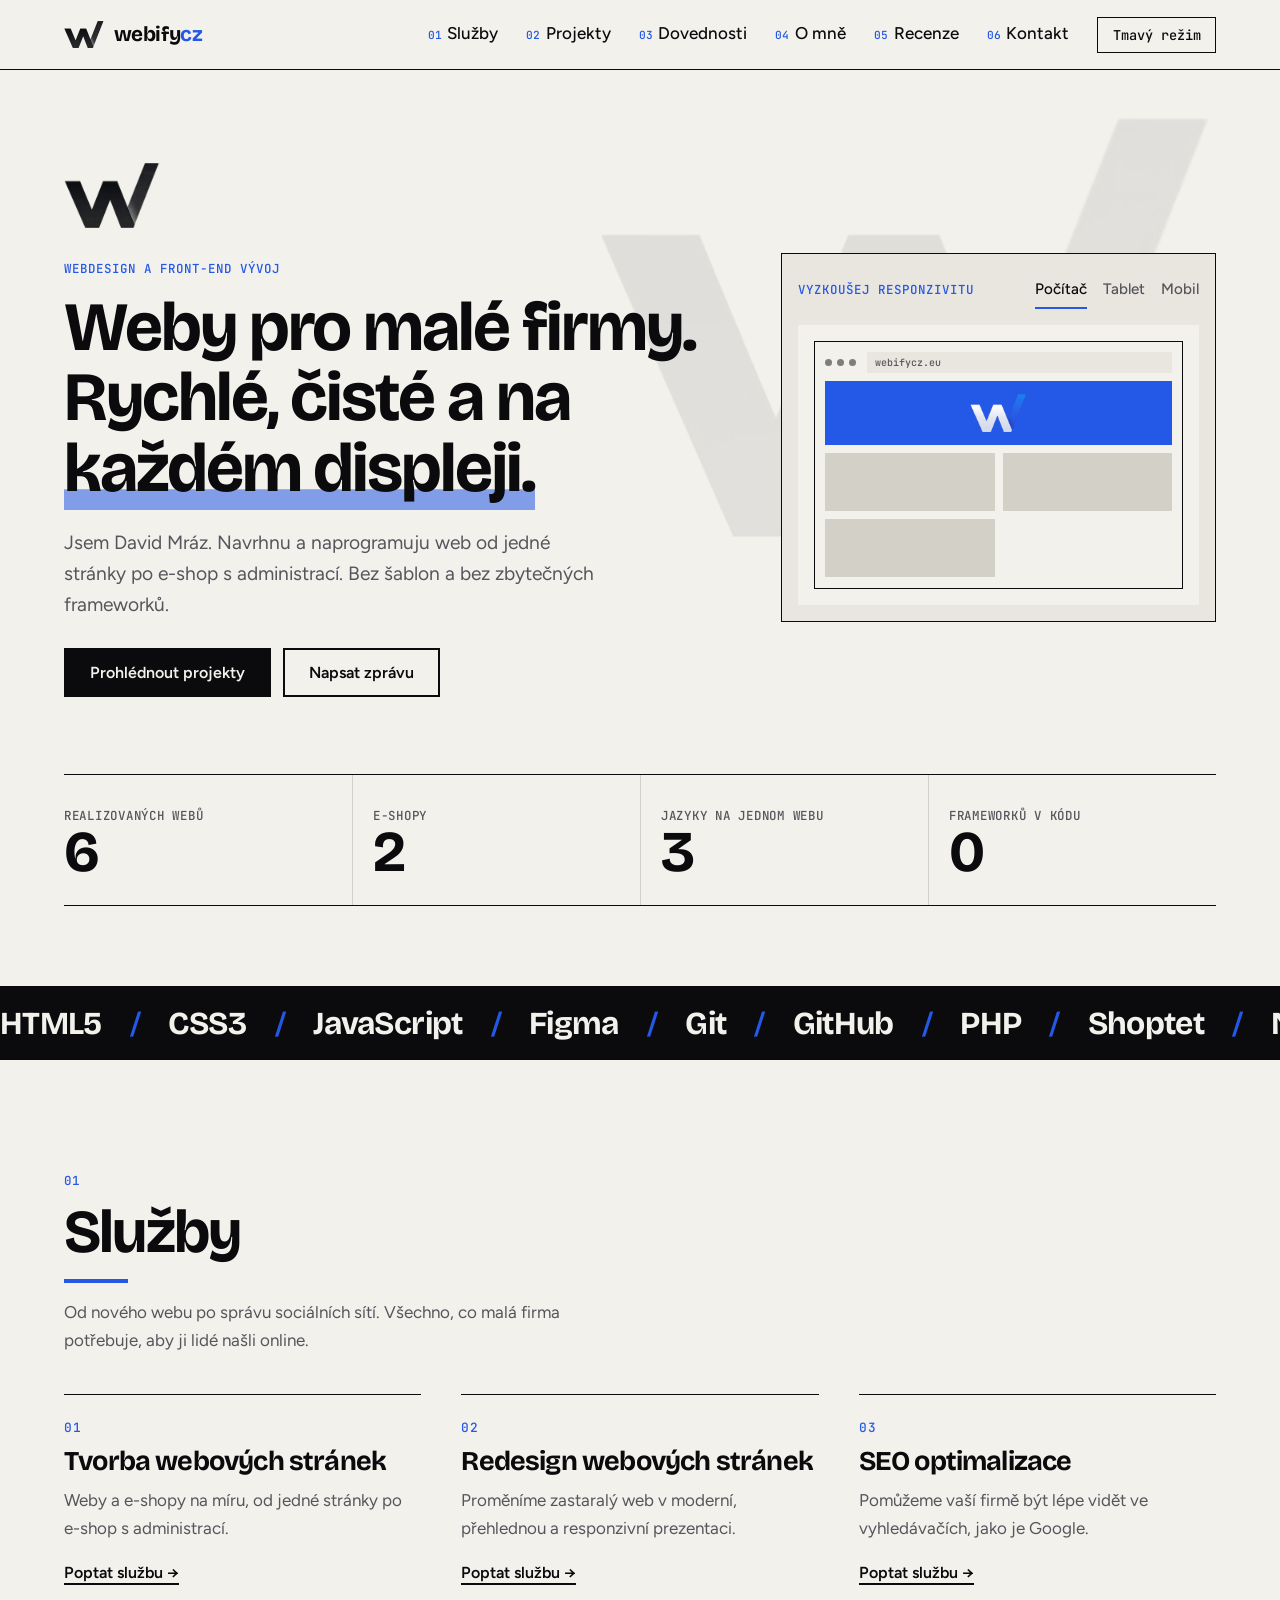
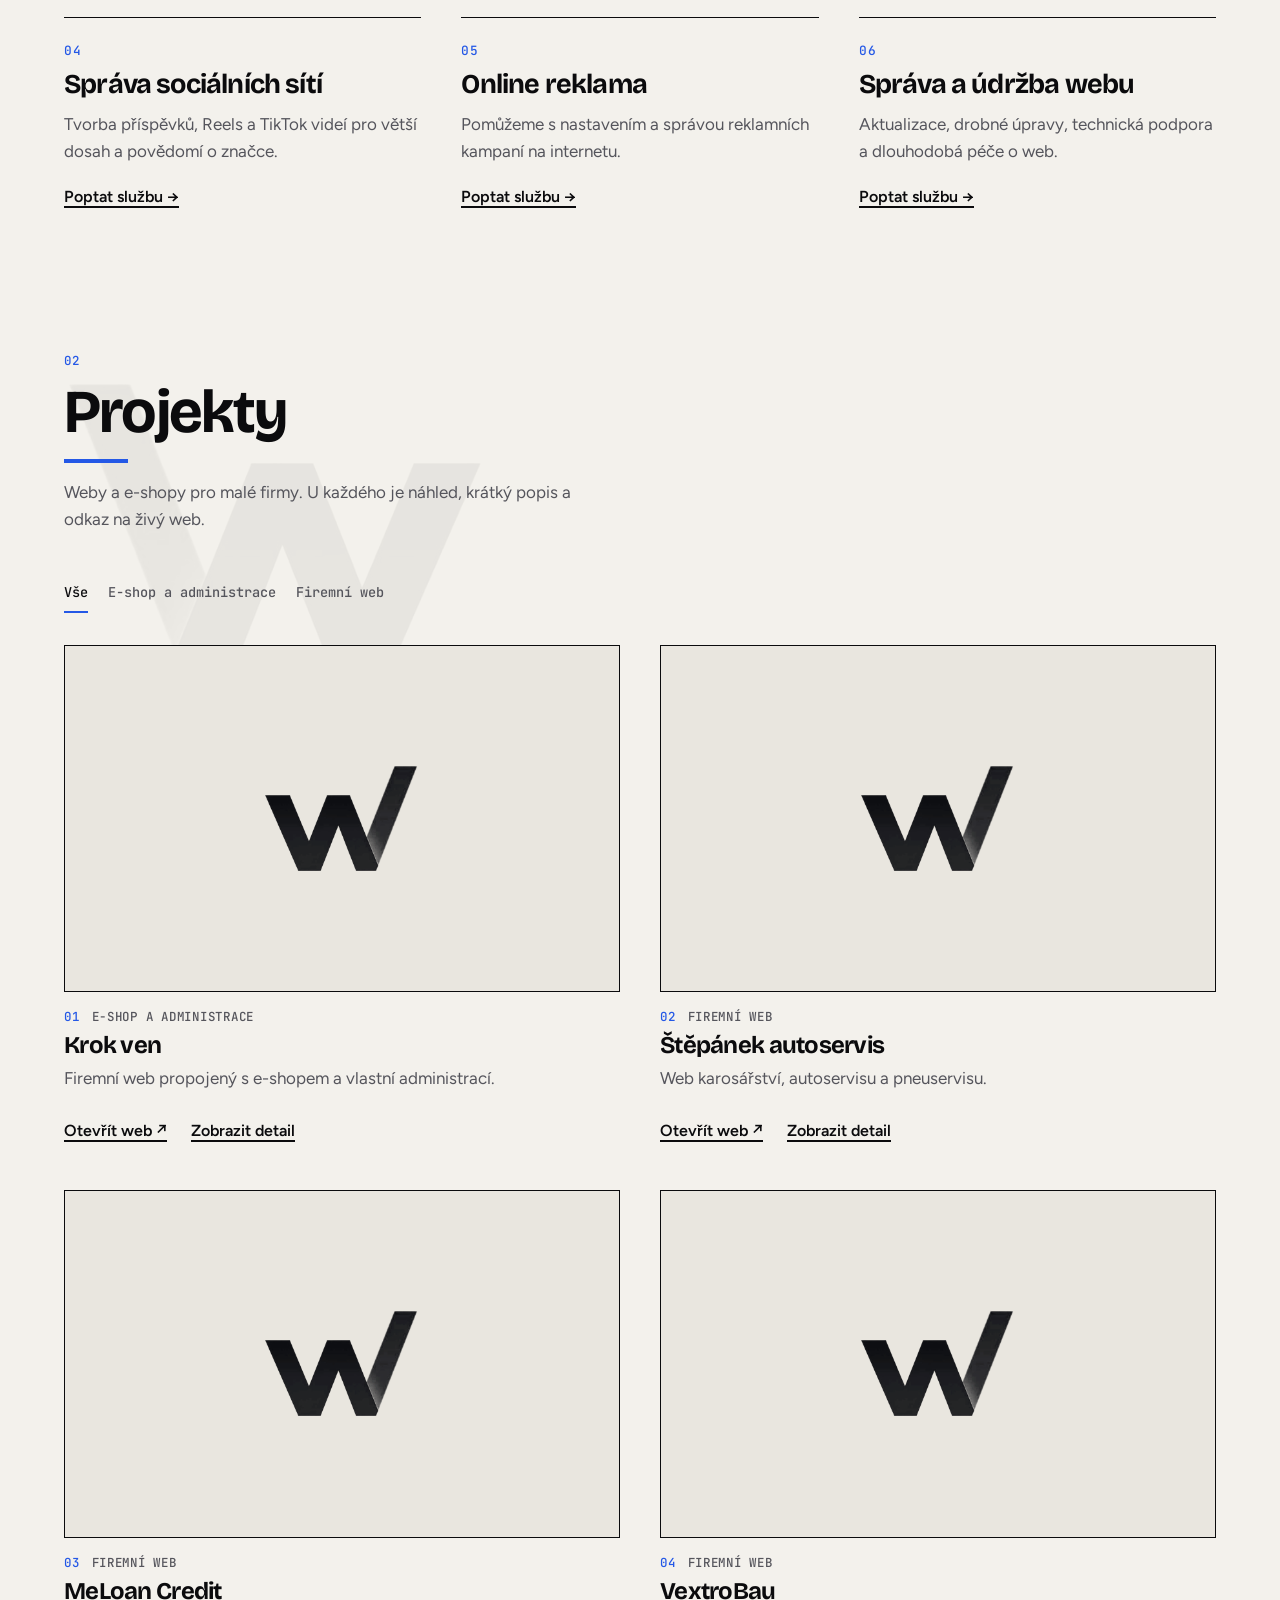
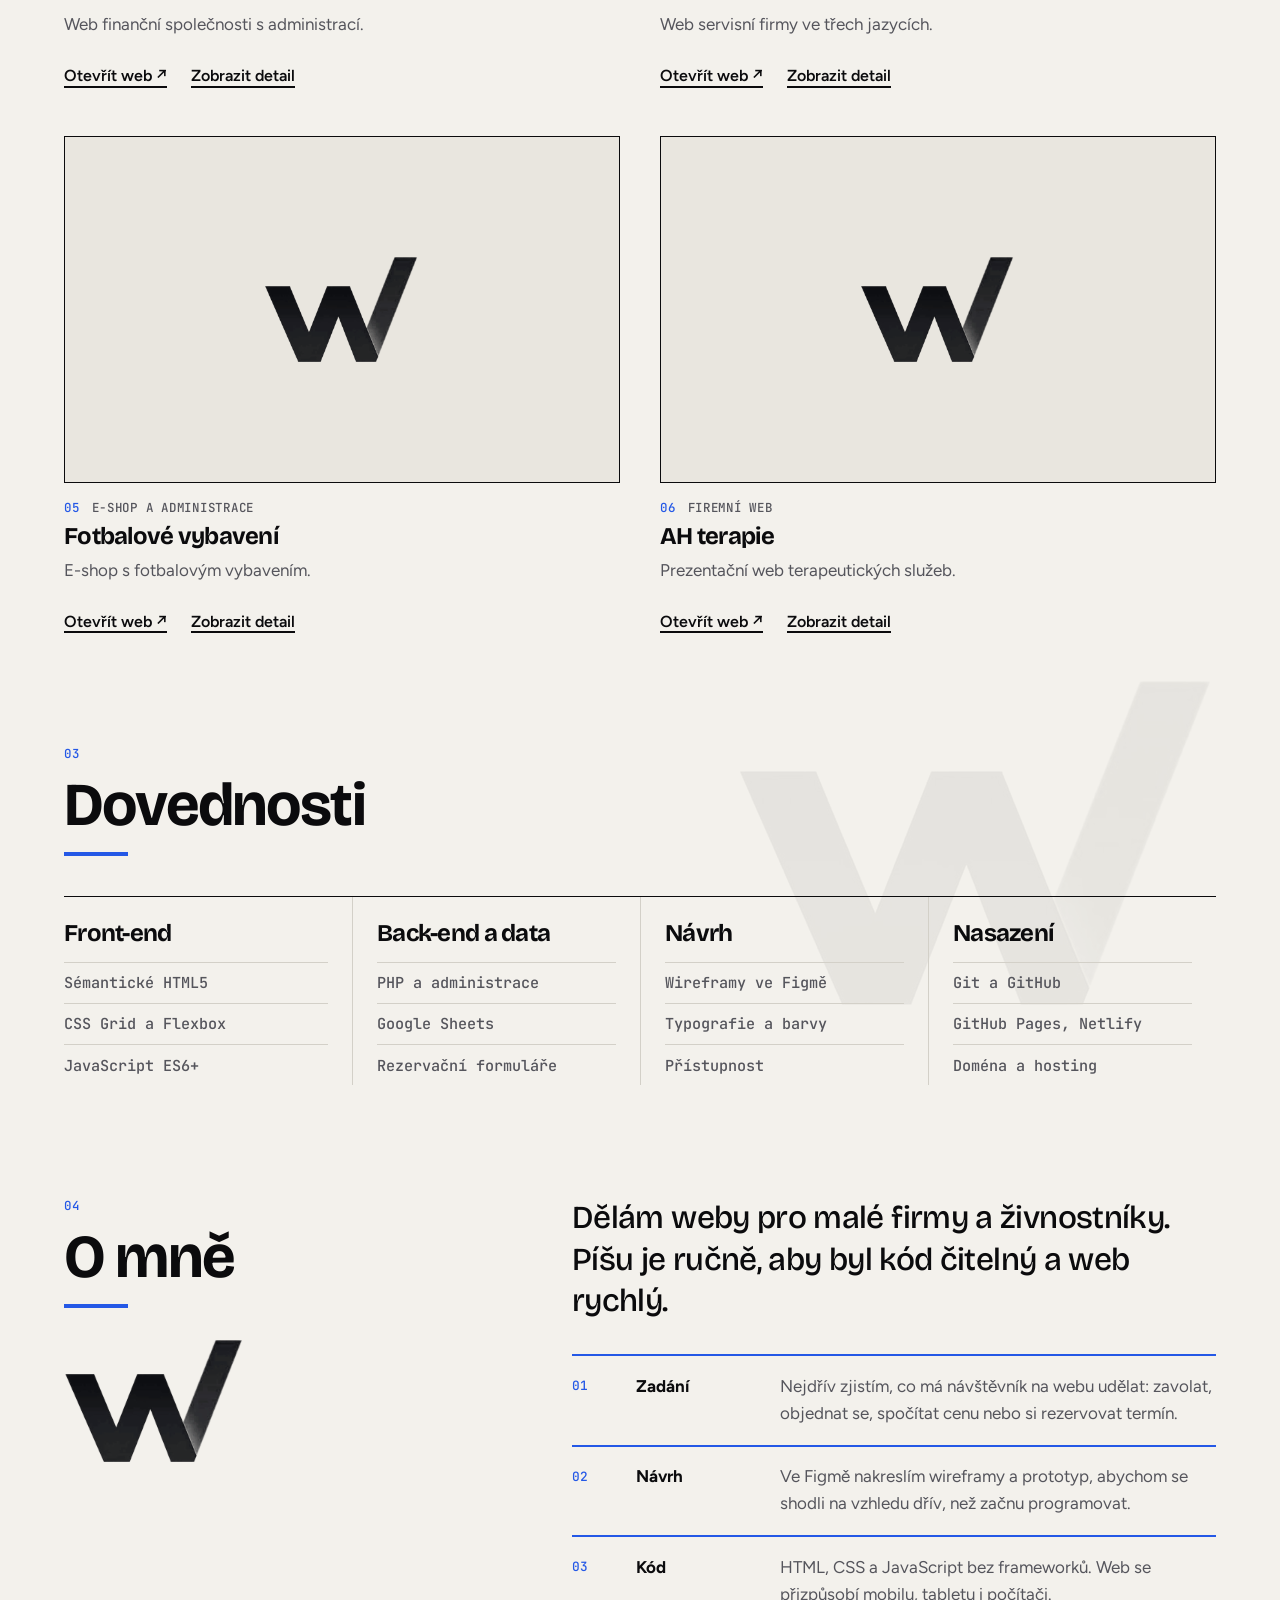
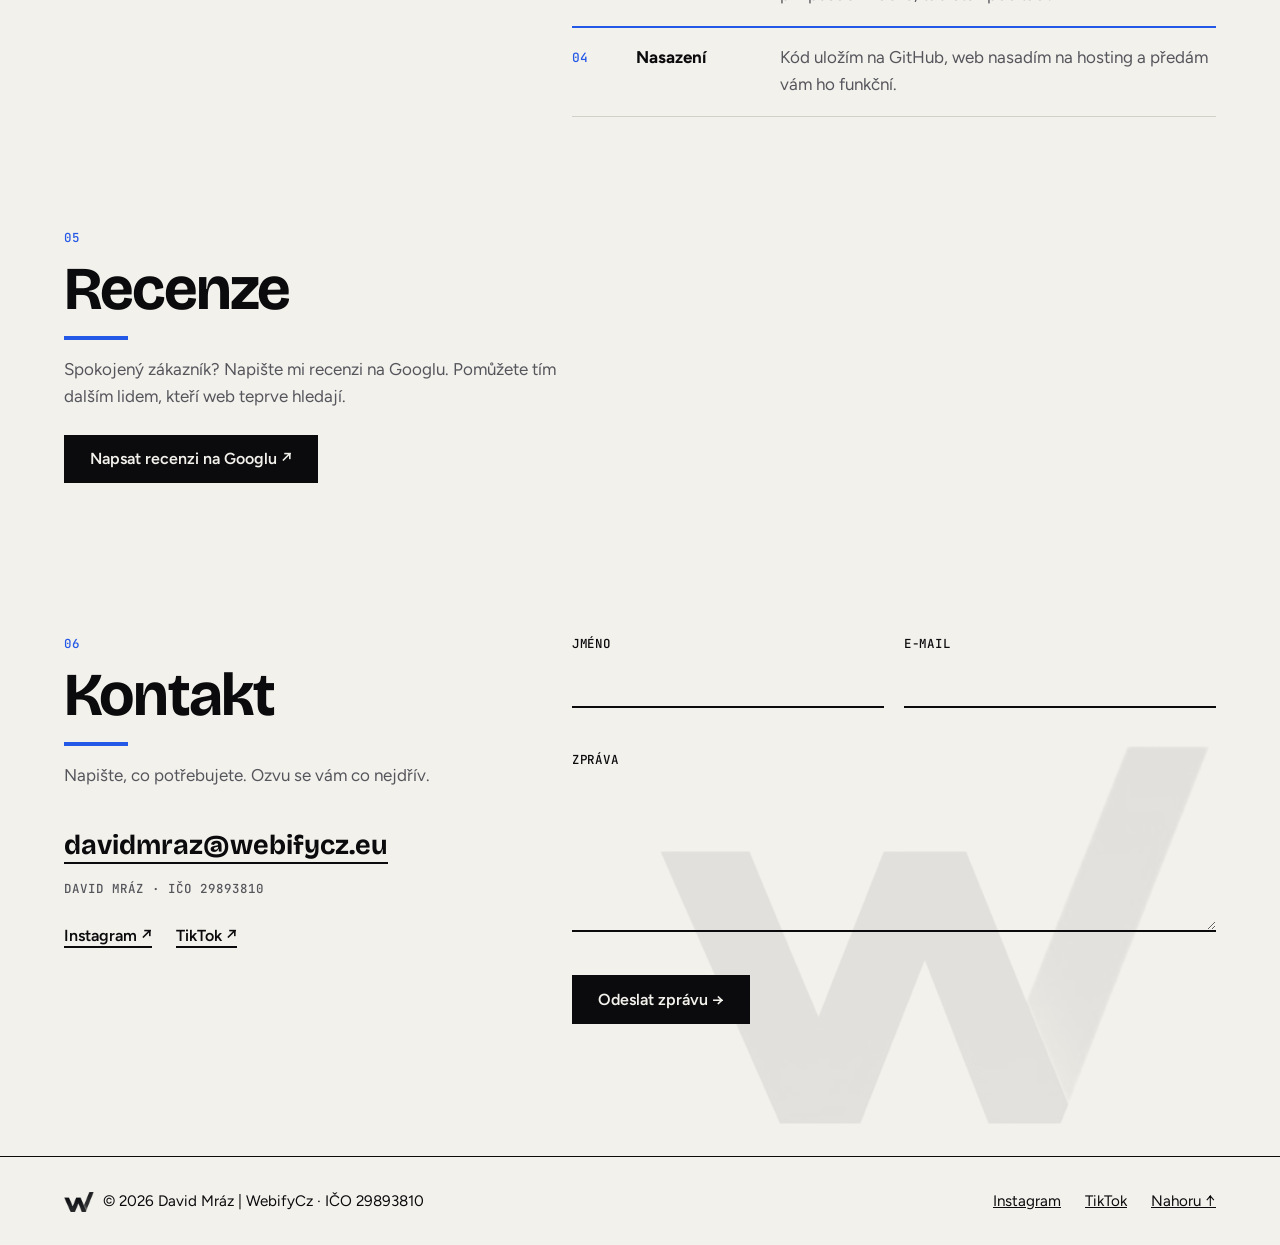
==== commit fb799ce2: "Add files via upload" ====
--- a/index.html
+++ b/index.html
@@ -3,35 +3,154 @@
 <head>
   <meta charset="UTF-8">
   <meta name="viewport" content="width=device-width, initial-scale=1">
-  <title>David Mráz | WebifyCz – tvorba webů a e-shopů pro malé firmy</title>
-  <meta name="description" content="Tvorba webových stránek a e-shopů pro malé firmy a živnostníky. Navrhuju ve Figmě, programuju na míru. Prohlédněte si realizace a napište mi.">
+  <title>WebifyCz | tvorba webů, SEO a sociální sítě – David Mráz</title>
+  <meta name="description" content="Tvorba a redesign webů, SEO, správa sociálních sítí a online reklama pro malé firmy. Weby na míru, rychlé a přehledné. Napište mi nezávazně.">
+  <meta name="author" content="David Mráz">
   <meta name="theme-color" content="#0a0a0c">
-  <meta name="robots" content="index, follow">
-  <meta property="og:title" content="David Mráz | WebifyCz – tvorba webů a e-shopů pro malé firmy">
-  <meta property="og:description" content="Tvorba webových stránek a e-shopů pro malé firmy a živnostníky. Navrhuju ve Figmě, programuju na míru. Prohlédněte si realizace a napište mi.">
+  <meta name="robots" content="index, follow, max-image-preview:large">
+  <link rel="canonical" href="https://webifycz.eu/">
+  <link rel="alternate" hreflang="cs" href="https://webifycz.eu/">
+  <link rel="alternate" hreflang="x-default" href="https://webifycz.eu/">
+  <meta property="og:site_name" content="WebifyCz">
+  <meta property="og:title" content="WebifyCz | tvorba webů, SEO a sociální sítě – David Mráz">
+  <meta property="og:description" content="Tvorba a redesign webů, SEO, správa sociálních sítí a online reklama pro malé firmy. Weby na míru, rychlé a přehledné. Napište mi nezávazně.">
   <meta property="og:type" content="website">
-  <meta property="og:url" content="https://mrazik0721-hash.github.io/webify/">
-  <meta property="og:image" content="https://mrazik0721-hash.github.io/webify/logo.png">
+  <meta property="og:url" content="https://webifycz.eu/">
+  <meta property="og:image" content="https://webifycz.eu/og-image.png">
+  <meta property="og:image:width" content="1200">
+  <meta property="og:image:height" content="630">
+  <meta property="og:image:alt" content="Logo WebifyCz – tvorba webů, SEO a sociální sítě">
   <meta property="og:locale" content="cs_CZ">
-  <meta name="twitter:card" content="summary">
-  <meta name="twitter:title" content="David Mráz | WebifyCz – tvorba webů a e-shopů pro malé firmy">
-  <meta name="twitter:description" content="Tvorba webových stránek a e-shopů pro malé firmy a živnostníky. Navrhuju ve Figmě, programuju na míru. Prohlédněte si realizace a napište mi.">
-  <meta name="twitter:image" content="https://mrazik0721-hash.github.io/webify/logo.png">
-  <link rel="canonical" href="https://mrazik0721-hash.github.io/webify/">
+  <meta name="twitter:card" content="summary_large_image">
+  <meta name="twitter:title" content="WebifyCz | tvorba webů, SEO a sociální sítě – David Mráz">
+  <meta name="twitter:description" content="Tvorba a redesign webů, SEO, správa sociálních sítí a online reklama pro malé firmy. Weby na míru, rychlé a přehledné. Napište mi nezávazně.">
+  <meta name="twitter:image" content="https://webifycz.eu/og-image.png">
   <script type="application/ld+json">
-  {
-    "@context": "https://schema.org",
-    "@type": "ProfessionalService",
-    "name": "WebifyCz",
-    "alternateName": "David Mráz – webdesign a vývoj webů",
-    "url": "https://mrazik0721-hash.github.io/webify/",
-    "image": "https://mrazik0721-hash.github.io/webify/logo.png",
-    "email": "webify@seznam.cz",
-    "taxID": "29893810",
-    "description": "Weby a e-shopy pro malé firmy v HTML, CSS a JavaScriptu.",
-    "founder": { "@type": "Person", "name": "David Mráz" },
-    "sameAs": ["https://www.instagram.com/webifycz/", "https://www.tiktok.com/@webifycz"]
-  }
+{
+  "@context": "https://schema.org",
+  "@graph": [
+    {
+      "@type": "WebSite",
+      "@id": "https://webifycz.eu/#website",
+      "url": "https://webifycz.eu/",
+      "name": "WebifyCz",
+      "inLanguage": "cs",
+      "publisher": {
+        "@id": "https://webifycz.eu/#business"
+      }
+    },
+    {
+      "@type": "ProfessionalService",
+      "@id": "https://webifycz.eu/#business",
+      "name": "WebifyCz",
+      "alternateName": "David Mráz – tvorba webů a online marketing",
+      "url": "https://webifycz.eu/",
+      "logo": "https://webifycz.eu/logo.png",
+      "image": "https://webifycz.eu/og-image.png",
+      "email": "davidmraz@webifycz.eu",
+      "taxID": "29893810",
+      "description": "Tvorba a redesign webů, SEO, správa sociálních sítí, online reklama a údržba webu pro malé firmy.",
+      "areaServed": {
+        "@type": "Country",
+        "name": "Česko"
+      },
+      "founder": {
+        "@id": "https://webifycz.eu/#person"
+      },
+      "sameAs": [
+        "https://www.instagram.com/webifycz.eu/",
+        "https://www.tiktok.com/@webifycz.eu.eu"
+      ],
+      "hasOfferCatalog": {
+        "@type": "OfferCatalog",
+        "name": "Služby",
+        "itemListElement": [
+          {
+            "@type": "Offer",
+            "itemOffered": {
+              "@type": "Service",
+              "name": "Tvorba webových stránek",
+              "description": "Weby a e-shopy na míru, od jedné stránky po e-shop s administrací.",
+              "provider": {
+                "@id": "https://webifycz.eu/#business"
+              }
+            }
+          },
+          {
+            "@type": "Offer",
+            "itemOffered": {
+              "@type": "Service",
+              "name": "Redesign webových stránek",
+              "description": "Proměníme zastaralý web v moderní, přehlednou a responzivní prezentaci.",
+              "provider": {
+                "@id": "https://webifycz.eu/#business"
+              }
+            }
+          },
+          {
+            "@type": "Offer",
+            "itemOffered": {
+              "@type": "Service",
+              "name": "SEO optimalizace",
+              "description": "Pomůžeme vaší firmě být lépe vidět ve vyhledávačích, jako je Google.",
+              "provider": {
+                "@id": "https://webifycz.eu/#business"
+              }
+            }
+          },
+          {
+            "@type": "Offer",
+            "itemOffered": {
+              "@type": "Service",
+              "name": "Správa sociálních sítí",
+              "description": "Tvorba příspěvků, Reels a TikTok videí pro větší dosah a povědomí o značce.",
+              "provider": {
+                "@id": "https://webifycz.eu/#business"
+              }
+            }
+          },
+          {
+            "@type": "Offer",
+            "itemOffered": {
+              "@type": "Service",
+              "name": "Online reklama",
+              "description": "Pomůžeme s nastavením a správou reklamních kampaní na internetu.",
+              "provider": {
+                "@id": "https://webifycz.eu/#business"
+              }
+            }
+          },
+          {
+            "@type": "Offer",
+            "itemOffered": {
+              "@type": "Service",
+              "name": "Správa a údržba webu",
+              "description": "Aktualizace, drobné úpravy, technická podpora a dlouhodobá péče o web.",
+              "provider": {
+                "@id": "https://webifycz.eu/#business"
+              }
+            }
+          }
+        ]
+      }
+    },
+    {
+      "@type": "Person",
+      "@id": "https://webifycz.eu/#person",
+      "name": "David Mráz",
+      "jobTitle": "Webdesigner a front-end vývojář",
+      "url": "https://webifycz.eu/",
+      "email": "davidmraz@webifycz.eu",
+      "worksFor": {
+        "@id": "https://webifycz.eu/#business"
+      },
+      "sameAs": [
+        "https://www.instagram.com/webifycz.eu/",
+        "https://www.tiktok.com/@webifycz.eu.eu"
+      ]
+    }
+  ]
+}
   </script>
   <link rel="icon" type="image/png" href="favicon.png">
   <link rel="apple-touch-icon" href="icon-128.png">
@@ -60,11 +179,12 @@
       <span></span><span></span><span></span>
     </button>
     <nav id="nav" class="nav" aria-label="Hlavní navigace">
-      <a href="#projekty"><i>01</i>Projekty</a>
-      <a href="#dovednosti"><i>02</i>Dovednosti</a>
-      <a href="#o-mne"><i>03</i>O mně</a>
-      <a href="#recenze"><i>04</i>Recenze</a>
-      <a href="#kontakt"><i>05</i>Kontakt</a>
+      <a href="#sluzby"><i>01</i>Služby</a>
+      <a href="#projekty"><i>02</i>Projekty</a>
+      <a href="#dovednosti"><i>03</i>Dovednosti</a>
+      <a href="#o-mne"><i>04</i>O mně</a>
+      <a href="#recenze"><i>05</i>Recenze</a>
+      <a href="#kontakt"><i>06</i>Kontakt</a>
       <button class="theme-toggle" type="button" aria-label="Přepnout tmavý a světlý režim">Tmavý režim</button>
     </nav>
   </header>
@@ -96,7 +216,7 @@
           <div class="stage">
             <div class="frame" id="frame" data-size="desktop">
               <div class="mini">
-                <div class="mini-bar"><i></i><i></i><i></i><span>webifycz.cz</span></div>
+                <div class="mini-bar"><i></i><i></i><i></i><span>webifycz.eu</span></div>
                 <div class="mini-hero"></div>
                 <div class="mini-grid"><i></i><i></i><i></i></div>
               </div>
@@ -117,9 +237,55 @@
       <div class="track"><span>HTML5</span><span>CSS3</span><span>JavaScript</span><span>Figma</span><span>Git</span><span>GitHub</span><span>PHP</span><span>Shoptet</span><span>Netlify</span><span>HTML5</span><span>CSS3</span><span>JavaScript</span><span>Figma</span><span>Git</span><span>GitHub</span><span>PHP</span><span>Shoptet</span><span>Netlify</span></div>
     </div>
 
+    <section id="sluzby" class="section">
+      <header class="head">
+        <p class="mono">01</p>
+        <h2>Služby</h2>
+        <p class="intro">Od nového webu po správu sociálních sítí. Všechno, co malá firma potřebuje, aby ji lidé našli online.</p>
+      </header>
+      <ul class="services">
+        <li>
+          <span class="no">01</span>
+          <h3>Tvorba webových stránek</h3>
+          <p>Weby a e-shopy na míru, od jedné stránky po e-shop s administrací.</p>
+          <a href="#kontakt">Poptat službu →</a>
+        </li>
+        <li>
+          <span class="no">02</span>
+          <h3>Redesign webových stránek</h3>
+          <p>Proměníme zastaralý web v moderní, přehlednou a responzivní prezentaci.</p>
+          <a href="#kontakt">Poptat službu →</a>
+        </li>
+        <li>
+          <span class="no">03</span>
+          <h3>SEO optimalizace</h3>
+          <p>Pomůžeme vaší firmě být lépe vidět ve vyhledávačích, jako je Google.</p>
+          <a href="#kontakt">Poptat službu →</a>
+        </li>
+        <li>
+          <span class="no">04</span>
+          <h3>Správa sociálních sítí</h3>
+          <p>Tvorba příspěvků, Reels a TikTok videí pro větší dosah a povědomí o značce.</p>
+          <a href="#kontakt">Poptat službu →</a>
+        </li>
+        <li>
+          <span class="no">05</span>
+          <h3>Online reklama</h3>
+          <p>Pomůžeme s nastavením a správou reklamních kampaní na internetu.</p>
+          <a href="#kontakt">Poptat službu →</a>
+        </li>
+        <li>
+          <span class="no">06</span>
+          <h3>Správa a údržba webu</h3>
+          <p>Aktualizace, drobné úpravy, technická podpora a dlouhodobá péče o web.</p>
+          <a href="#kontakt">Poptat službu →</a>
+        </li>
+      </ul>
+    </section>
+
     <section id="projekty" class="section">
       <header class="head">
-        <p class="mono">01</p>
+        <p class="mono">02</p>
         <h2>Projekty</h2>
         <p class="intro">Weby a e-shopy pro malé firmy. U každého je náhled, krátký popis a odkaz na živý web.</p>
       </header>
@@ -129,7 +295,7 @@
 
     <section id="dovednosti" class="section">
       <header class="head">
-        <p class="mono">02</p>
+        <p class="mono">03</p>
         <h2>Dovednosti</h2>
       </header>
       <div class="skills">
@@ -154,7 +320,7 @@
 
     <section id="o-mne" class="section about">
       <header class="head">
-        <p class="mono">03</p>
+        <p class="mono">04</p>
         <h2>O mně</h2>
         <img class="about-mark on-light" src="mark-big-on-light.png" alt="" width="180" height="121">
         <img class="about-mark on-dark" src="mark-big-on-dark.png" alt="" width="180" height="121">
@@ -172,7 +338,7 @@
 
     <section id="recenze" class="section">
       <header class="head">
-        <p class="mono">04</p>
+        <p class="mono">05</p>
         <h2>Recenze</h2>
         <p class="intro">Spokojený zákazník? Napište mi recenzi na Googlu. Pomůžete tím dalším lidem, kteří web teprve hledají.</p>
         <p class="actions"><a class="btn" href="https://g.page/r/CSyCGl0vbH-dEAE/review" target="_blank" rel="noopener">Napsat recenzi na Googlu ↗</a></p>
@@ -182,14 +348,14 @@
 
     <section id="kontakt" class="section contact">
       <header class="head">
-        <p class="mono">05</p>
+        <p class="mono">06</p>
         <h2>Kontakt</h2>
         <p class="intro">Napište, co potřebujete. Ozvu se vám co nejdřív.</p>
-        <a class="mail" href="mailto:webify@seznam.cz">webify@seznam.cz</a>
+        <a class="mail" href="mailto:davidmraz@webifycz.eu">davidmraz@webifycz.eu</a>
         <p class="mono ico">David Mráz · IČO 29893810</p>
         <p class="social">
-          <a href="https://www.instagram.com/webifycz/" target="_blank" rel="noopener">Instagram ↗</a>
-          <a href="https://www.tiktok.com/@webifycz" target="_blank" rel="noopener">TikTok ↗</a>
+          <a href="https://www.instagram.com/webifycz.eu/" target="_blank" rel="noopener">Instagram ↗</a>
+          <a href="https://www.tiktok.com/@webifycz.eu" target="_blank" rel="noopener">TikTok ↗</a>
         </p>
       </header>
       <form id="form" novalidate>
@@ -218,8 +384,8 @@
   <footer class="foot">
     <p><img class="on-light" src="mark-on-light.png" alt="" width="30" height="20"><img class="on-dark" src="mark-on-dark.png" alt="" width="30" height="20">© <span id="year">2026</span> David Mráz | WebifyCz · IČO 29893810</p>
     <p class="foot-links">
-      <a href="https://www.instagram.com/webifycz/" target="_blank" rel="noopener">Instagram</a>
-      <a href="https://www.tiktok.com/@webifycz" target="_blank" rel="noopener">TikTok</a>
+      <a href="https://www.instagram.com/webifycz.eu/" target="_blank" rel="noopener">Instagram</a>
+      <a href="https://www.tiktok.com/@webifycz.eu" target="_blank" rel="noopener">TikTok</a>
       <a href="#uvod">Nahoru ↑</a>
     </p>
   </footer>
--- a/style.css
+++ b/style.css
@@ -285,3 +285,22 @@
 @media (max-width: 720px) { .reviews { grid-template-columns: 1fr; } }
 
 .rating { margin: 1rem 0 0; font: 500 .85rem var(--mono); text-transform: uppercase; letter-spacing: .06em; color: var(--blue); }
+
+.empty-note { margin: 0; padding: 1.5rem 1.75rem; border: 1.5px dashed var(--ink); font: 500 1.2rem/1.3 var(--disp); }
+
+.services { list-style: none; margin: 0; padding: 0; display: grid; grid-template-columns: repeat(3, 1fr); gap: 0 2.5rem; }
+.services li { display: flex; flex-direction: column; gap: .75rem; padding: 1.5rem 0 2rem; border-top: 1.5px solid var(--ink); transition: transform .2s ease; }
+.services li:hover { transform: translateY(-2px); }
+.services .no { font: 500 .8rem var(--mono); letter-spacing: .08em; color: var(--blue); }
+.services h3 { font-size: 1.7rem; }
+.services p { margin: 0; color: var(--soft); max-width: 24rem; }
+.services a { margin-top: auto; padding: .6rem 0 .15rem; align-self: flex-start; font: 600 1rem var(--body); text-decoration: none; background: linear-gradient(var(--blue), var(--blue)), linear-gradient(var(--ink), var(--ink)); background-size: 0 2px, 100% 2px; background-position: left bottom; background-repeat: no-repeat; transition: background-size .3s ease, color .15s; }
+.services a:hover { background-size: 100% 2px, 100% 2px; color: var(--blue); }
+@media (max-width: 1100px) { .services { grid-template-columns: repeat(2, 1fr); } }
+@media (max-width: 720px) { .services { grid-template-columns: 1fr; } }
+
+@media (max-width: 960px) {
+  .nav-toggle { display: block; }
+  .nav { display: none; position: absolute; top: 100%; left: 0; right: 0; flex-direction: column; align-items: flex-start; gap: .25rem; padding: 1rem var(--pad) 1.5rem; background: var(--bg); border-bottom: 1.5px solid var(--ink); }
+  .nav.open { display: flex; }
+}
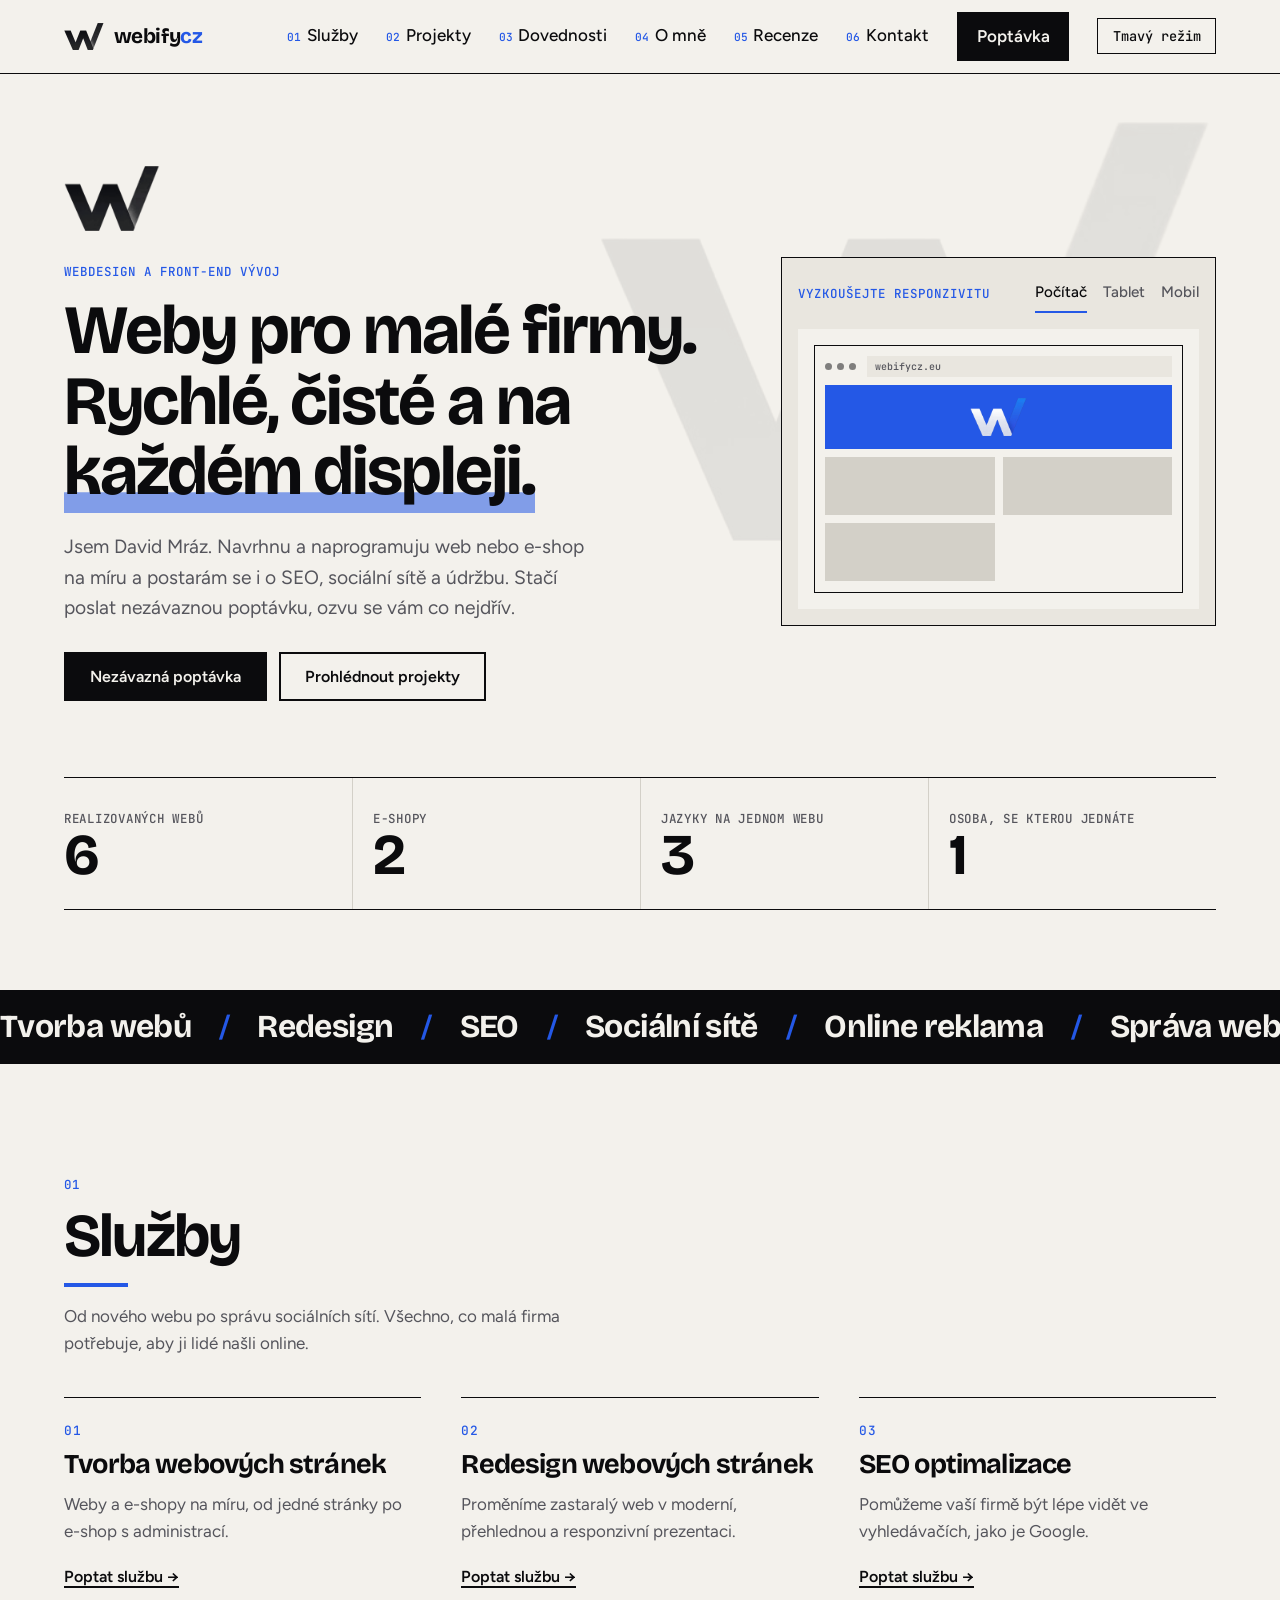
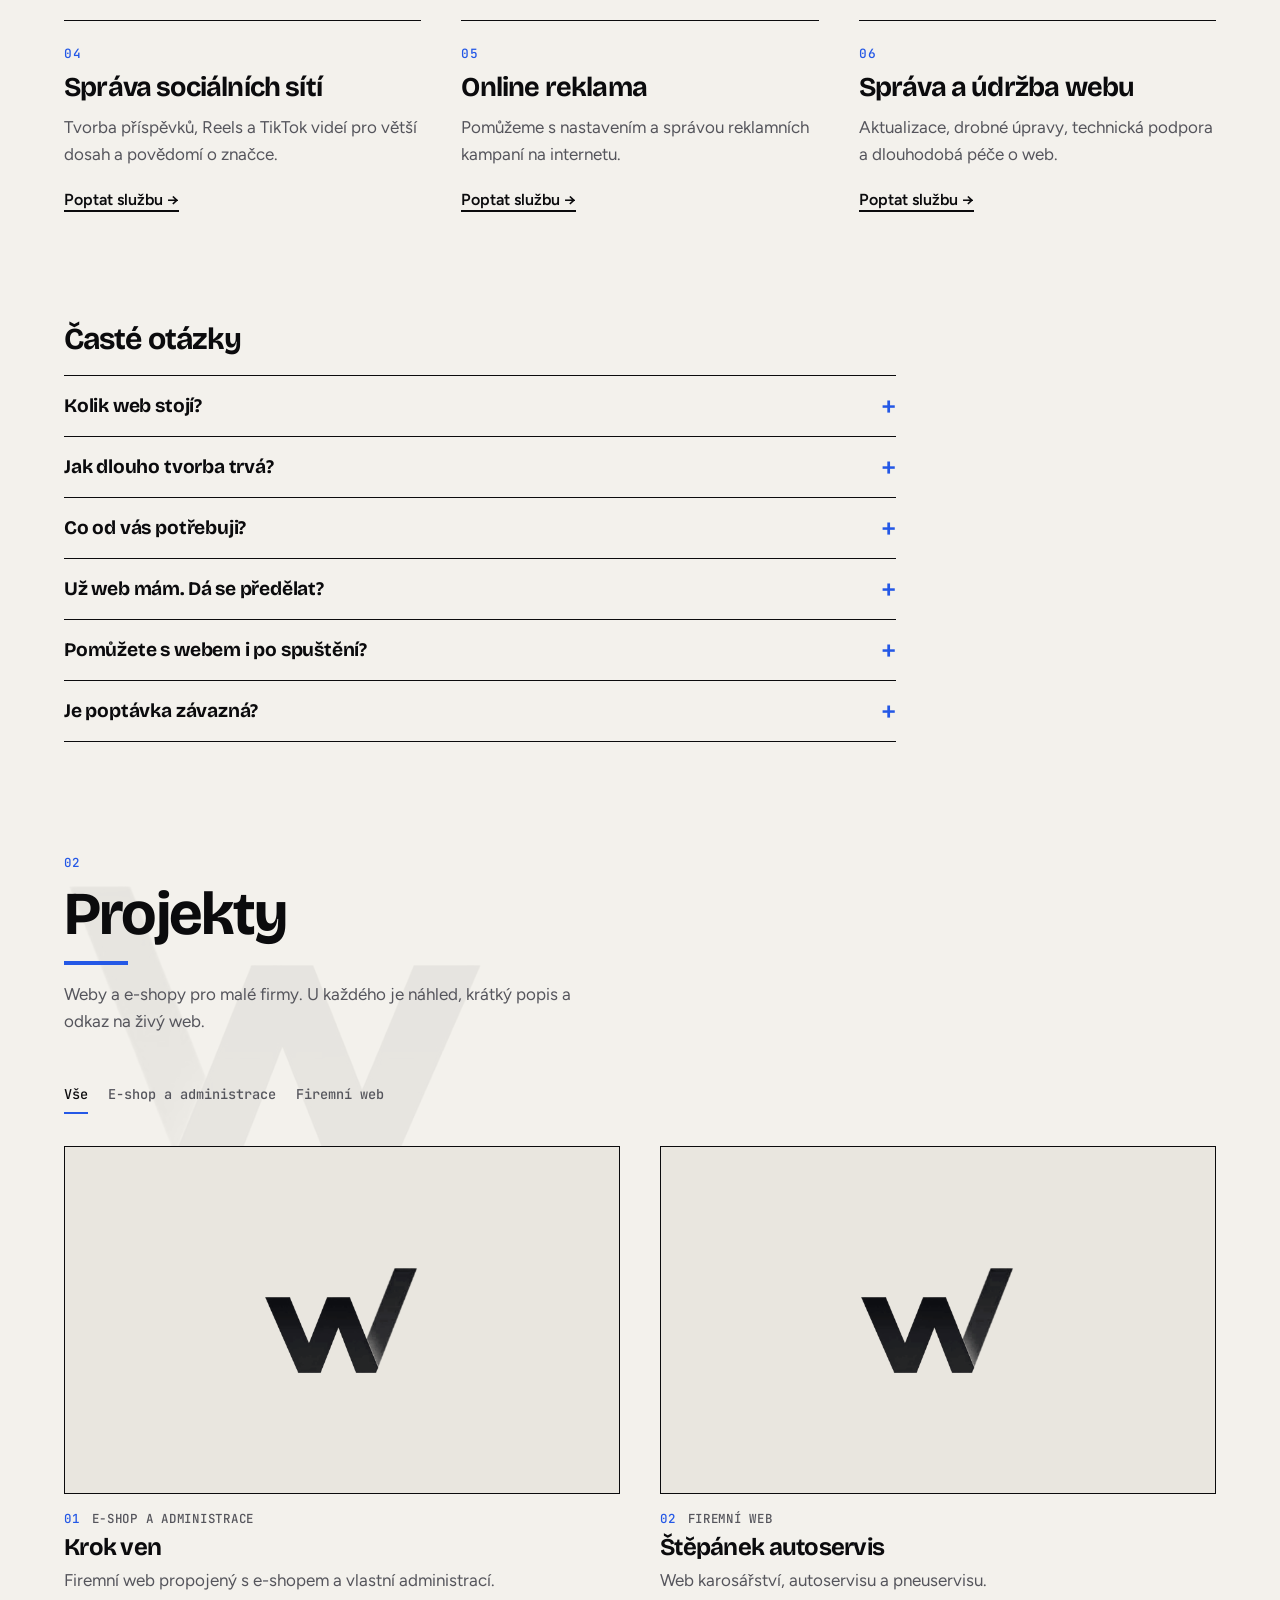
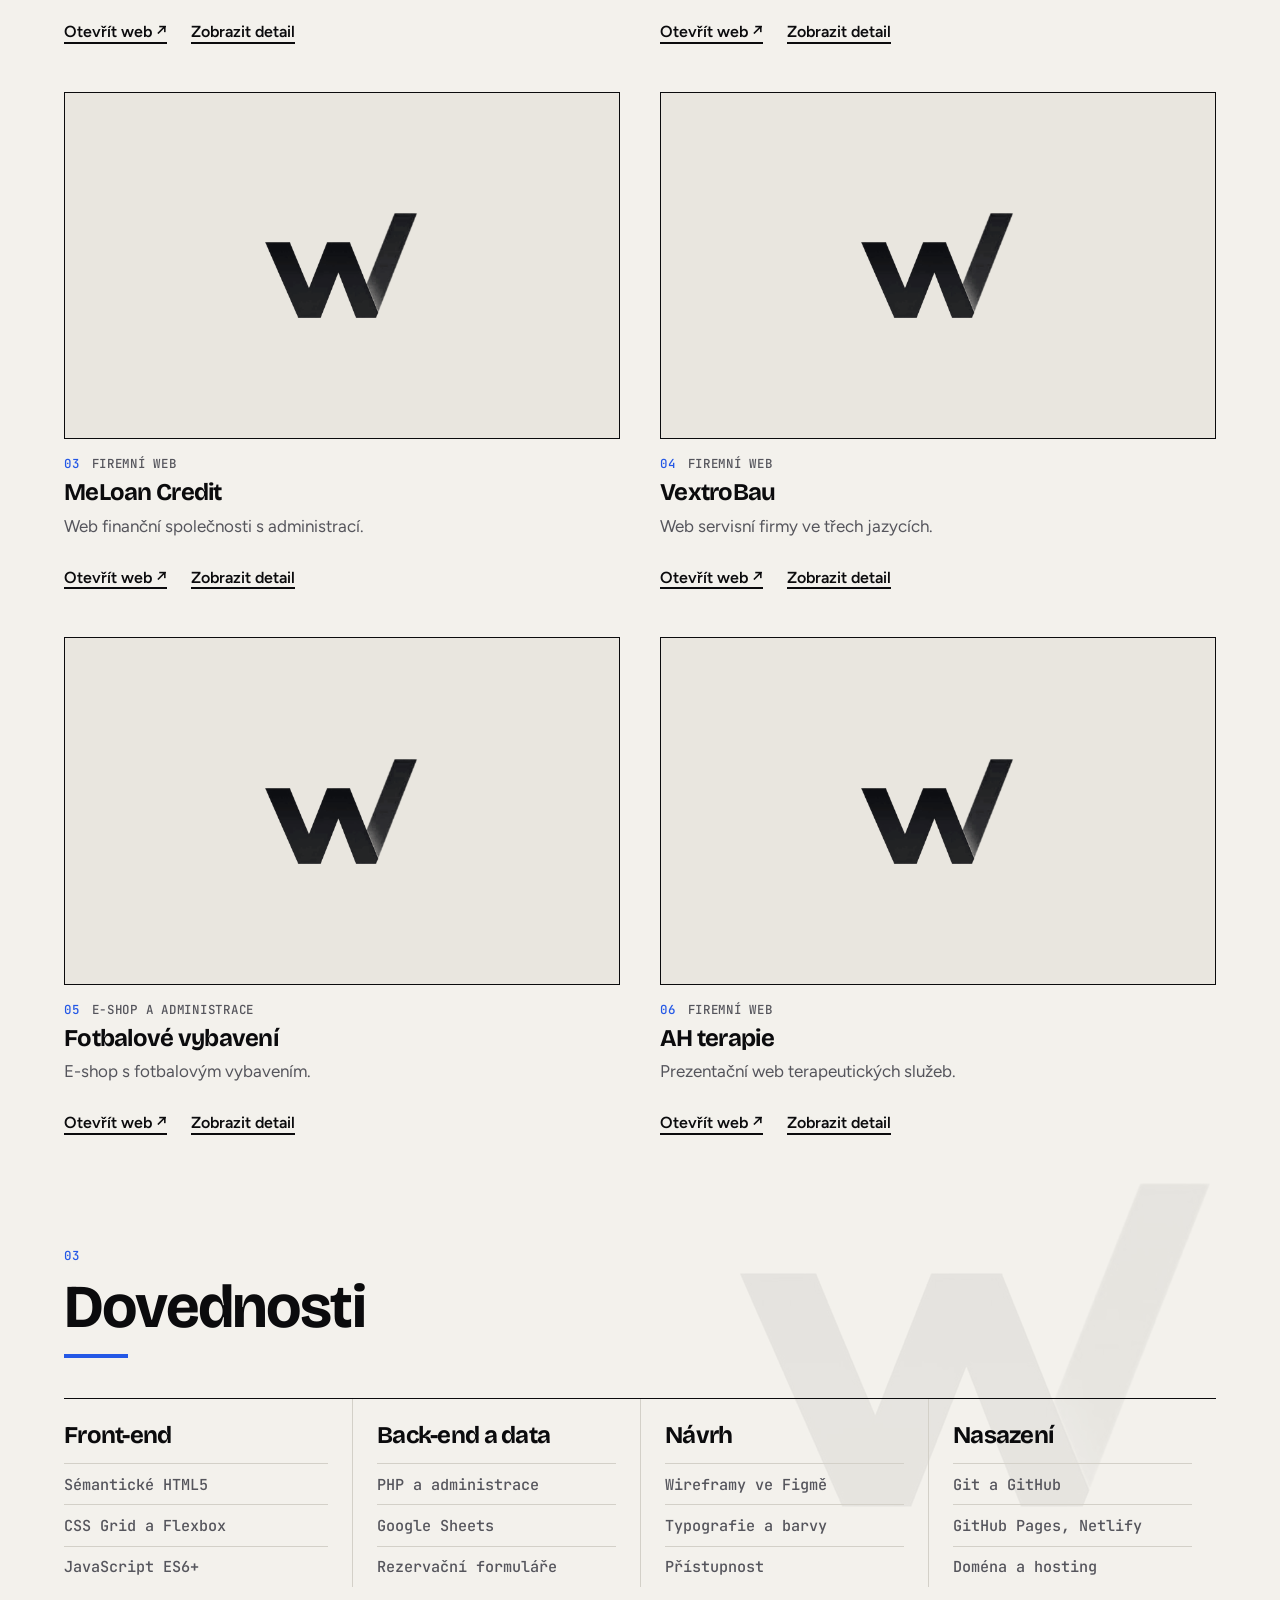
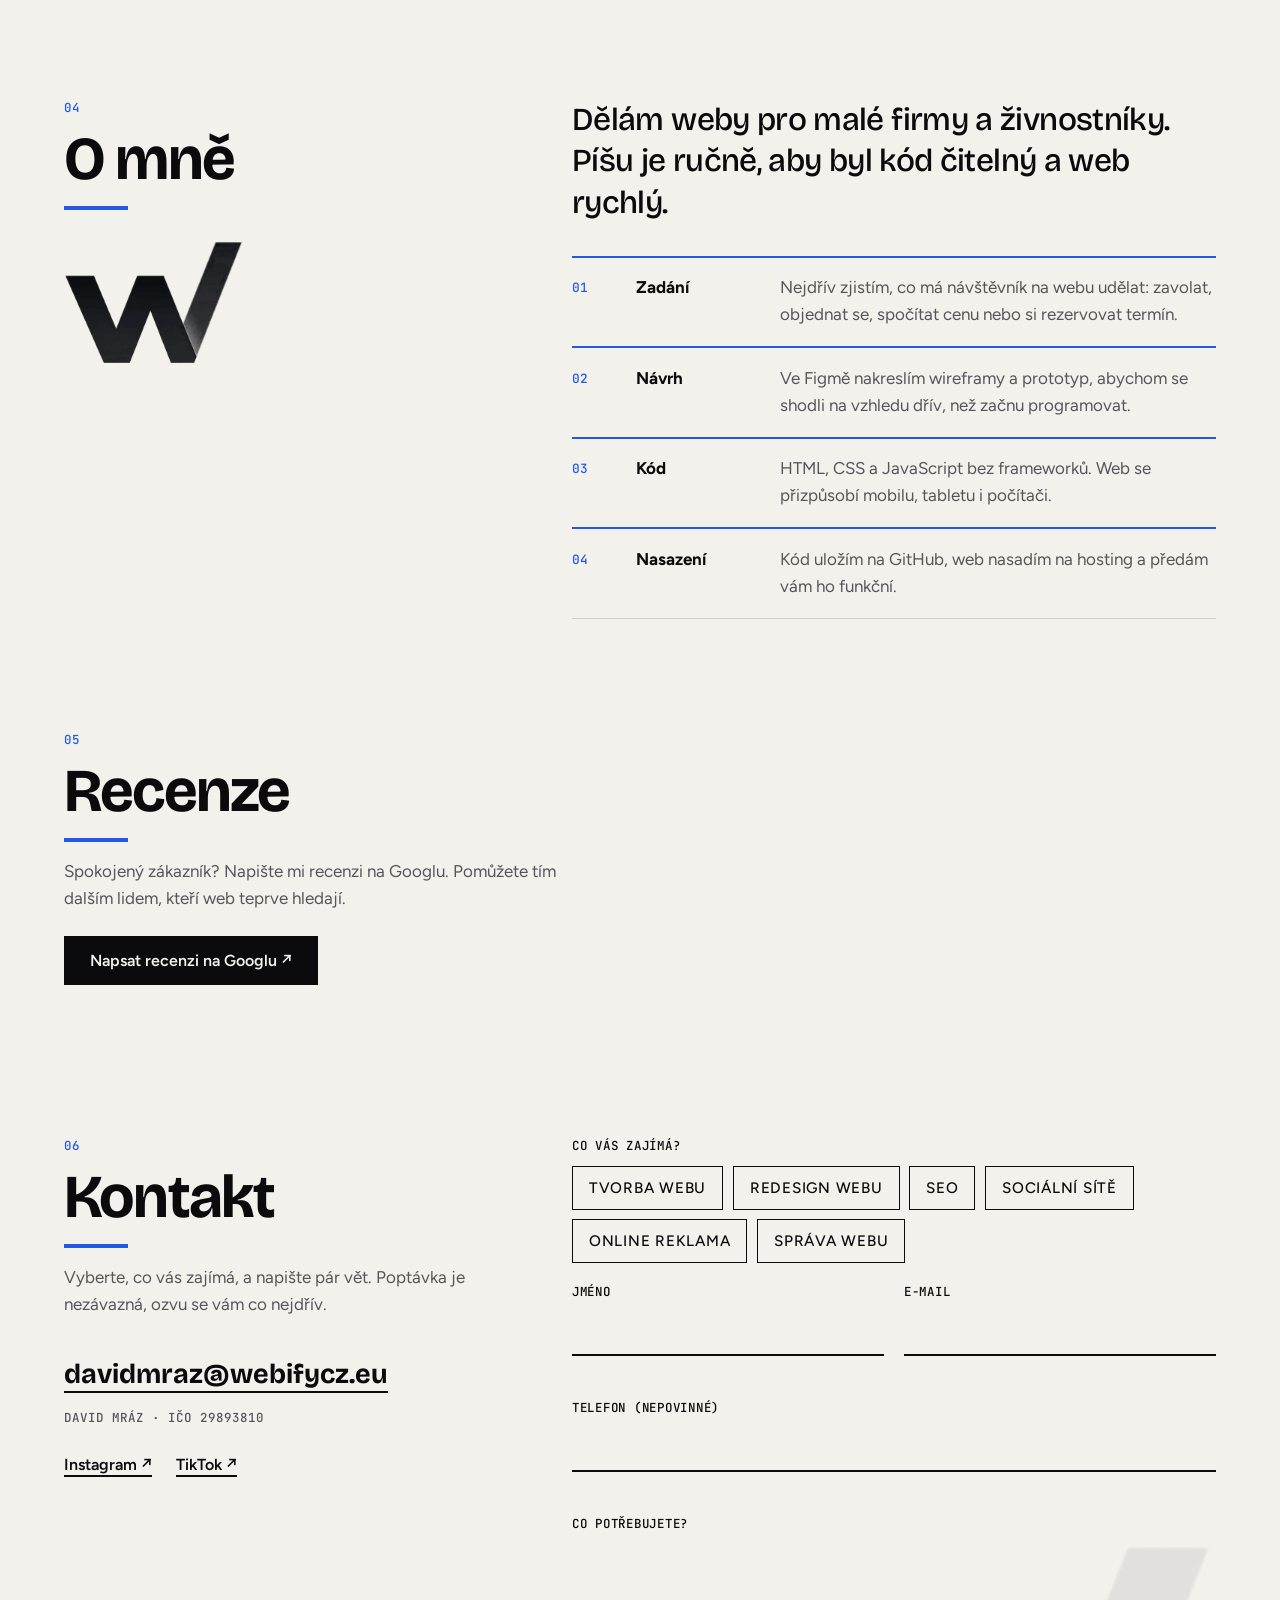
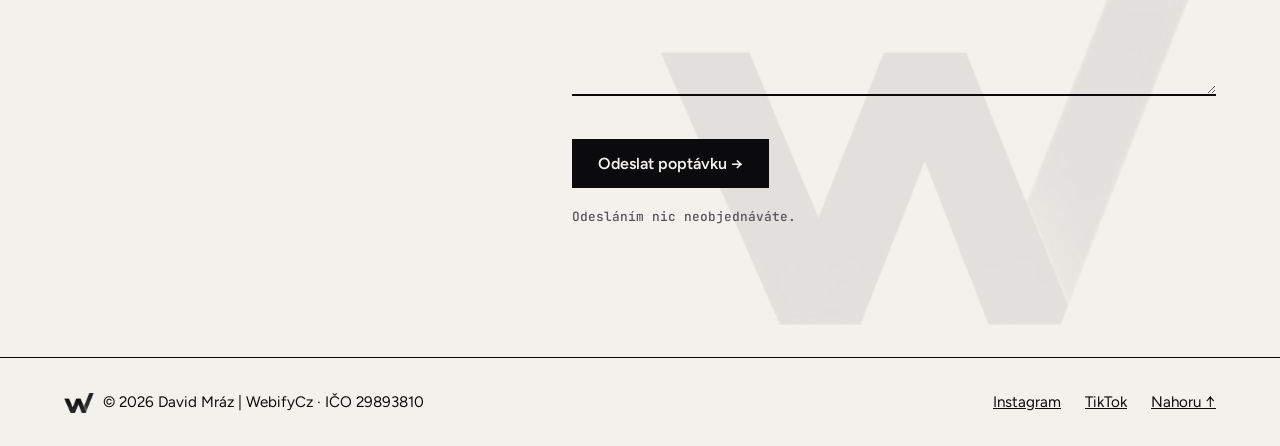
==== commit a57989f6: "Add files via upload" ====
--- a/index.html
+++ b/index.html
@@ -148,6 +148,60 @@
         "https://www.instagram.com/webifycz.eu/",
         "https://www.tiktok.com/@webifycz.eu.eu"
       ]
+    },
+    {
+      "@type": "FAQPage",
+      "@id": "https://webifycz.eu/#faq",
+      "mainEntity": [
+        {
+          "@type": "Question",
+          "name": "Kolik web stojí?",
+          "acceptedAnswer": {
+            "@type": "Answer",
+            "text": "Cena závisí na rozsahu. Jedna stránka je jiná práce než e-shop s administrací. Po krátké poptávce vám navrhnu konkrétní řešení a cenu."
+          }
+        },
+        {
+          "@type": "Question",
+          "name": "Jak dlouho tvorba trvá?",
+          "acceptedAnswer": {
+            "@type": "Answer",
+            "text": "Záleží na rozsahu a na tom, jak rychle dodáte podklady, třeba texty, fotografie a logo. Termín domluvíme na začátku."
+          }
+        },
+        {
+          "@type": "Question",
+          "name": "Co od vás potřebuji?",
+          "acceptedAnswer": {
+            "@type": "Answer",
+            "text": "Stačí popsat, co děláte a co má web přinést. S doménou a hostingem poradím."
+          }
+        },
+        {
+          "@type": "Question",
+          "name": "Už web mám. Dá se předělat?",
+          "acceptedAnswer": {
+            "@type": "Answer",
+            "text": "Ano. Můžeme ho předělat celý, nebo opravit jen to, co vám nevyhovuje."
+          }
+        },
+        {
+          "@type": "Question",
+          "name": "Pomůžete s webem i po spuštění?",
+          "acceptedAnswer": {
+            "@type": "Answer",
+            "text": "Ano. Nabízím správu a údržbu: aktualizace, drobné úpravy a technickou podporu."
+          }
+        },
+        {
+          "@type": "Question",
+          "name": "Je poptávka závazná?",
+          "acceptedAnswer": {
+            "@type": "Answer",
+            "text": "Ne. Poptávkou nic neobjednáváte, jen popíšete, co potřebujete."
+          }
+        }
+      ]
     }
   ]
 }
@@ -185,7 +239,8 @@
       <a href="#o-mne"><i>04</i>O mně</a>
       <a href="#recenze"><i>05</i>Recenze</a>
       <a href="#kontakt"><i>06</i>Kontakt</a>
-      <button class="theme-toggle" type="button" aria-label="Přepnout tmavý a světlý režim">Tmavý režim</button>
+      <a class="nav-cta" href="#kontakt">Poptávka</a>
+      <button class="theme-toggle" type="button">Tmavý režim</button>
     </nav>
   </header>
 
@@ -197,16 +252,16 @@
           <img class="hero-mark on-dark" src="mark-big-on-dark.png" alt="" width="96" height="65">
           <p class="mono">Webdesign a front-end vývoj</p>
           <h1>Weby pro malé firmy. Rychlé, čisté a na <mark>každém displeji.</mark></h1>
-          <p class="lead">Jsem David Mráz. Navrhnu a naprogramuju web od jedné stránky po e-shop s administrací. Bez šablon a bez zbytečných frameworků.</p>
+          <p class="lead">Jsem David Mráz. Navrhnu a naprogramuju web nebo e-shop na míru a postarám se i o SEO, sociální sítě a údržbu. Stačí poslat nezávaznou poptávku, ozvu se vám co nejdřív.</p>
           <p class="actions">
-            <a class="btn" href="#projekty">Prohlédnout projekty</a>
-            <a class="btn btn-ghost" href="#kontakt">Napsat zprávu</a>
+            <a class="btn" href="#kontakt">Nezávazná poptávka</a>
+            <a class="btn btn-ghost" href="#projekty">Prohlédnout projekty</a>
           </p>
         </div>
 
         <div class="demo" aria-labelledby="demo-title">
           <div class="demo-bar">
-            <p id="demo-title" class="mono">Vyzkoušej responzivitu</p>
+            <p id="demo-title" class="mono">Vyzkoušejte responzivitu</p>
             <div class="switch" role="group" aria-label="Velikost náhledu">
               <button type="button" data-size="desktop" aria-pressed="true">Počítač</button>
               <button type="button" data-size="tablet" aria-pressed="false">Tablet</button>
@@ -229,12 +284,12 @@
         <div><dd data-count="6">6</dd><dt>realizovaných webů</dt></div>
         <div><dd data-count="2">2</dd><dt>e-shopy</dt></div>
         <div><dd data-count="3">3</dd><dt>jazyky na jednom webu</dt></div>
-        <div><dd data-count="0">0</dd><dt>frameworků v kódu</dt></div>
+        <div><dd data-count="1">1</dd><dt>osoba, se kterou jednáte</dt></div>
       </dl>
     </section>
 
     <div class="marquee" aria-hidden="true">
-      <div class="track"><span>HTML5</span><span>CSS3</span><span>JavaScript</span><span>Figma</span><span>Git</span><span>GitHub</span><span>PHP</span><span>Shoptet</span><span>Netlify</span><span>HTML5</span><span>CSS3</span><span>JavaScript</span><span>Figma</span><span>Git</span><span>GitHub</span><span>PHP</span><span>Shoptet</span><span>Netlify</span></div>
+      <div class="track"><span>Tvorba webů</span><span>Redesign</span><span>SEO</span><span>Sociální sítě</span><span>Online reklama</span><span>Správa webu</span><span>E-shopy</span><span>Tvorba webů</span><span>Redesign</span><span>SEO</span><span>Sociální sítě</span><span>Online reklama</span><span>Správa webu</span><span>E-shopy</span></div>
     </div>
 
     <section id="sluzby" class="section">
@@ -248,39 +303,48 @@
           <span class="no">01</span>
           <h3>Tvorba webových stránek</h3>
           <p>Weby a e-shopy na míru, od jedné stránky po e-shop s administrací.</p>
-          <a href="#kontakt">Poptat službu →</a>
+          <a href="#kontakt" data-service="Tvorba webových stránek">Poptat službu →</a>
         </li>
         <li>
           <span class="no">02</span>
           <h3>Redesign webových stránek</h3>
           <p>Proměníme zastaralý web v moderní, přehlednou a responzivní prezentaci.</p>
-          <a href="#kontakt">Poptat službu →</a>
+          <a href="#kontakt" data-service="Redesign webových stránek">Poptat službu →</a>
         </li>
         <li>
           <span class="no">03</span>
           <h3>SEO optimalizace</h3>
           <p>Pomůžeme vaší firmě být lépe vidět ve vyhledávačích, jako je Google.</p>
-          <a href="#kontakt">Poptat službu →</a>
+          <a href="#kontakt" data-service="SEO optimalizace">Poptat službu →</a>
         </li>
         <li>
           <span class="no">04</span>
           <h3>Správa sociálních sítí</h3>
           <p>Tvorba příspěvků, Reels a TikTok videí pro větší dosah a povědomí o značce.</p>
-          <a href="#kontakt">Poptat službu →</a>
+          <a href="#kontakt" data-service="Správa sociálních sítí">Poptat službu →</a>
         </li>
         <li>
           <span class="no">05</span>
           <h3>Online reklama</h3>
           <p>Pomůžeme s nastavením a správou reklamních kampaní na internetu.</p>
-          <a href="#kontakt">Poptat službu →</a>
+          <a href="#kontakt" data-service="Online reklama">Poptat službu →</a>
         </li>
         <li>
           <span class="no">06</span>
           <h3>Správa a údržba webu</h3>
           <p>Aktualizace, drobné úpravy, technická podpora a dlouhodobá péče o web.</p>
-          <a href="#kontakt">Poptat službu →</a>
+          <a href="#kontakt" data-service="Správa a údržba webu">Poptat službu →</a>
         </li>
       </ul>
+      <div class="faq">
+        <h3>Časté otázky</h3>
+        <details><summary>Kolik web stojí?</summary><p>Cena závisí na rozsahu. Jedna stránka je jiná práce než e-shop s administrací. Po krátké poptávce vám navrhnu konkrétní řešení a cenu.</p></details>
+        <details><summary>Jak dlouho tvorba trvá?</summary><p>Záleží na rozsahu a na tom, jak rychle dodáte podklady, třeba texty, fotografie a logo. Termín domluvíme na začátku.</p></details>
+        <details><summary>Co od vás potřebuji?</summary><p>Stačí popsat, co děláte a co má web přinést. S doménou a hostingem poradím.</p></details>
+        <details><summary>Už web mám. Dá se předělat?</summary><p>Ano. Můžeme ho předělat celý, nebo opravit jen to, co vám nevyhovuje.</p></details>
+        <details><summary>Pomůžete s webem i po spuštění?</summary><p>Ano. Nabízím správu a údržbu: aktualizace, drobné úpravy a technickou podporu.</p></details>
+        <details><summary>Je poptávka závazná?</summary><p>Ne. Poptávkou nic neobjednáváte, jen popíšete, co potřebujete.</p></details>
+      </div>
     </section>
 
     <section id="projekty" class="section">
@@ -350,7 +414,7 @@
       <header class="head">
         <p class="mono">06</p>
         <h2>Kontakt</h2>
-        <p class="intro">Napište, co potřebujete. Ozvu se vám co nejdřív.</p>
+        <p class="intro">Vyberte, co vás zajímá, a napište pár vět. Poptávka je nezávazná, ozvu se vám co nejdřív.</p>
         <a class="mail" href="mailto:davidmraz@webifycz.eu">davidmraz@webifycz.eu</a>
         <p class="mono ico">David Mráz · IČO 29893810</p>
         <p class="social">
@@ -360,6 +424,10 @@
       </header>
       <form id="form" novalidate>
         <p class="trap" aria-hidden="true"><label>Nevyplňovat: <input name="botcheck" tabindex="-1" autocomplete="off"></label></p>
+        <fieldset class="chips">
+          <legend>Co vás zajímá?</legend>
+          <label class="chip"><input type="checkbox" name="service" value="Tvorba webových stránek"><span>Tvorba webu</span></label><label class="chip"><input type="checkbox" name="service" value="Redesign webových stránek"><span>Redesign webu</span></label><label class="chip"><input type="checkbox" name="service" value="SEO optimalizace"><span>SEO</span></label><label class="chip"><input type="checkbox" name="service" value="Správa sociálních sítí"><span>Sociální sítě</span></label><label class="chip"><input type="checkbox" name="service" value="Online reklama"><span>Online reklama</span></label><label class="chip"><input type="checkbox" name="service" value="Správa a údržba webu"><span>Správa webu</span></label>
+        </fieldset>
         <div class="field">
           <label for="name">Jméno</label>
           <input id="name" name="name" type="text" autocomplete="name" required minlength="2">
@@ -371,11 +439,17 @@
           <p class="error" id="email-err" role="alert"></p>
         </div>
         <div class="field wide">
-          <label for="msg">Zpráva</label>
+          <label for="phone">Telefon (nepovinné)</label>
+          <input id="phone" name="phone" type="tel" autocomplete="tel">
+          <p class="error" id="phone-err" role="alert"></p>
+        </div>
+        <div class="field wide">
+          <label for="msg">Co potřebujete?</label>
           <textarea id="msg" name="msg" rows="5" required minlength="10"></textarea>
           <p class="error" id="msg-err" role="alert"></p>
         </div>
-        <button class="btn" type="submit">Odeslat zprávu →</button>
+        <button class="btn" type="submit">Odeslat poptávku →</button>
+        <p class="note">Odesláním nic neobjednáváte.</p>
         <p class="ok" id="ok" role="status"></p>
       </form>
     </section>
@@ -390,6 +464,8 @@
     </p>
   </footer>
 
+  <a class="sticky-cta" href="#kontakt">Nezávazná poptávka →</a>
+
   <a class="up" href="#uvod" aria-label="Zpět nahoru">↑</a>
 
   <dialog id="modal" aria-labelledby="m-title">
--- a/style.css
+++ b/style.css
@@ -304,3 +304,33 @@
   .nav { display: none; position: absolute; top: 100%; left: 0; right: 0; flex-direction: column; align-items: flex-start; gap: .25rem; padding: 1rem var(--pad) 1.5rem; background: var(--bg); border-bottom: 1.5px solid var(--ink); }
   .nav.open { display: flex; }
 }
+
+.nav a.nav-cta { padding: .55rem 1.1rem; background: var(--ink); color: var(--bg); border: 2px solid var(--ink); font-weight: 600; transition: background .15s, border-color .15s, color .15s; }
+.nav a.nav-cta:hover { background: var(--blue); border-color: var(--blue); color: #fff; }
+.chips { grid-column: 1 / -1; border: 0; padding: 0; margin: 0; display: flex; flex-wrap: wrap; gap: .6rem; }
+.chips legend { padding: 0; margin-bottom: .75rem; font: 500 .78rem var(--mono); text-transform: uppercase; letter-spacing: .06em; }
+.chip { position: relative; display: inline-flex; }
+.chip input { position: absolute; inset: 0; width: 100%; height: 100%; margin: 0; padding: 0; opacity: 0; cursor: pointer; border: 0; }
+.chip span { display: inline-flex; align-items: center; min-height: 44px; padding: .5rem 1rem; border: 1.5px solid var(--ink); font: 500 .95rem var(--body); transition: background .15s, color .15s; }
+.chip:hover span { border-color: var(--blue); color: var(--blue); }
+.chip input:checked + span { background: var(--ink); border-color: var(--ink); color: var(--bg); }
+.chip input:focus-visible + span { outline: 3px solid var(--blue); outline-offset: 3px; }
+.note { grid-column: 1 / -1; margin: 0; font: 500 .8rem var(--mono); color: var(--soft); }
+.faq { margin-top: clamp(3rem, 7vw, 5rem); max-width: 52rem; }
+.faq h3 { margin-bottom: 1.25rem; font-size: 1.9rem; }
+.faq details { border-top: 1.5px solid var(--ink); padding: .5rem 0; }
+.faq details:last-child { border-bottom: 1.5px solid var(--ink); }
+.faq summary { display: flex; justify-content: space-between; align-items: center; gap: 1rem; min-height: 44px; cursor: pointer; font: 700 1.2rem var(--disp); letter-spacing: -.01em; list-style: none; }
+.faq summary::-webkit-details-marker { display: none; }
+.faq summary::after { content: "+"; color: var(--blue); font: 500 1.6rem var(--mono); }
+.faq details[open] summary::after { content: "–"; }
+.faq summary:hover { color: var(--blue); }
+.faq details p { margin: .25rem 0 1rem; color: var(--soft); max-width: 40rem; }
+.sticky-cta { display: none; }
+@media (max-width: 1100px) { .nav { gap: .9rem; } }
+@media (max-width: 720px) {
+  .sticky-cta { display: flex; position: fixed; left: 0; right: 0; bottom: 0; z-index: 35; justify-content: center; align-items: center; min-height: 56px; background: var(--ink); color: var(--bg); font: 600 1rem var(--body); text-decoration: none; transform: translateY(100%); transition: transform .25s ease; }
+  .sticky-cta.show { transform: none; }
+  .up { bottom: 4.5rem; }
+  .foot { padding-bottom: 5rem; }
+}
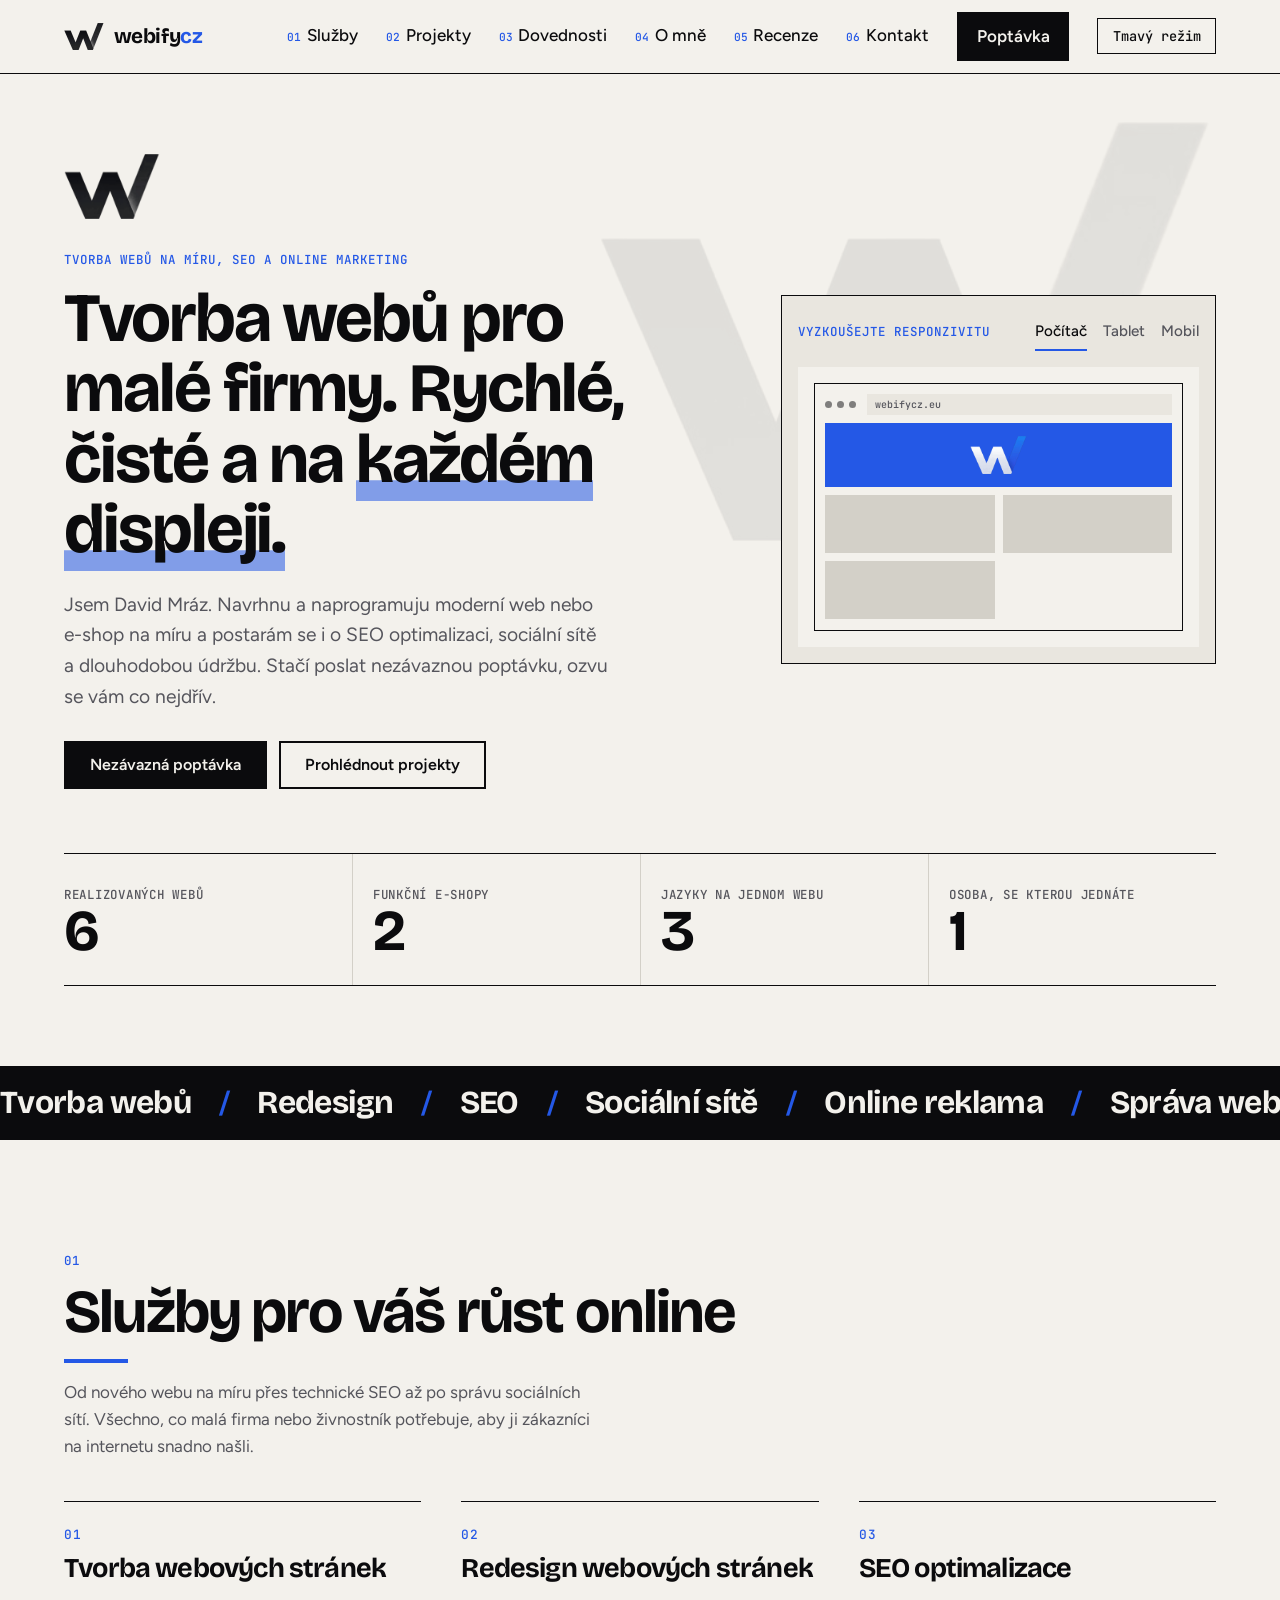
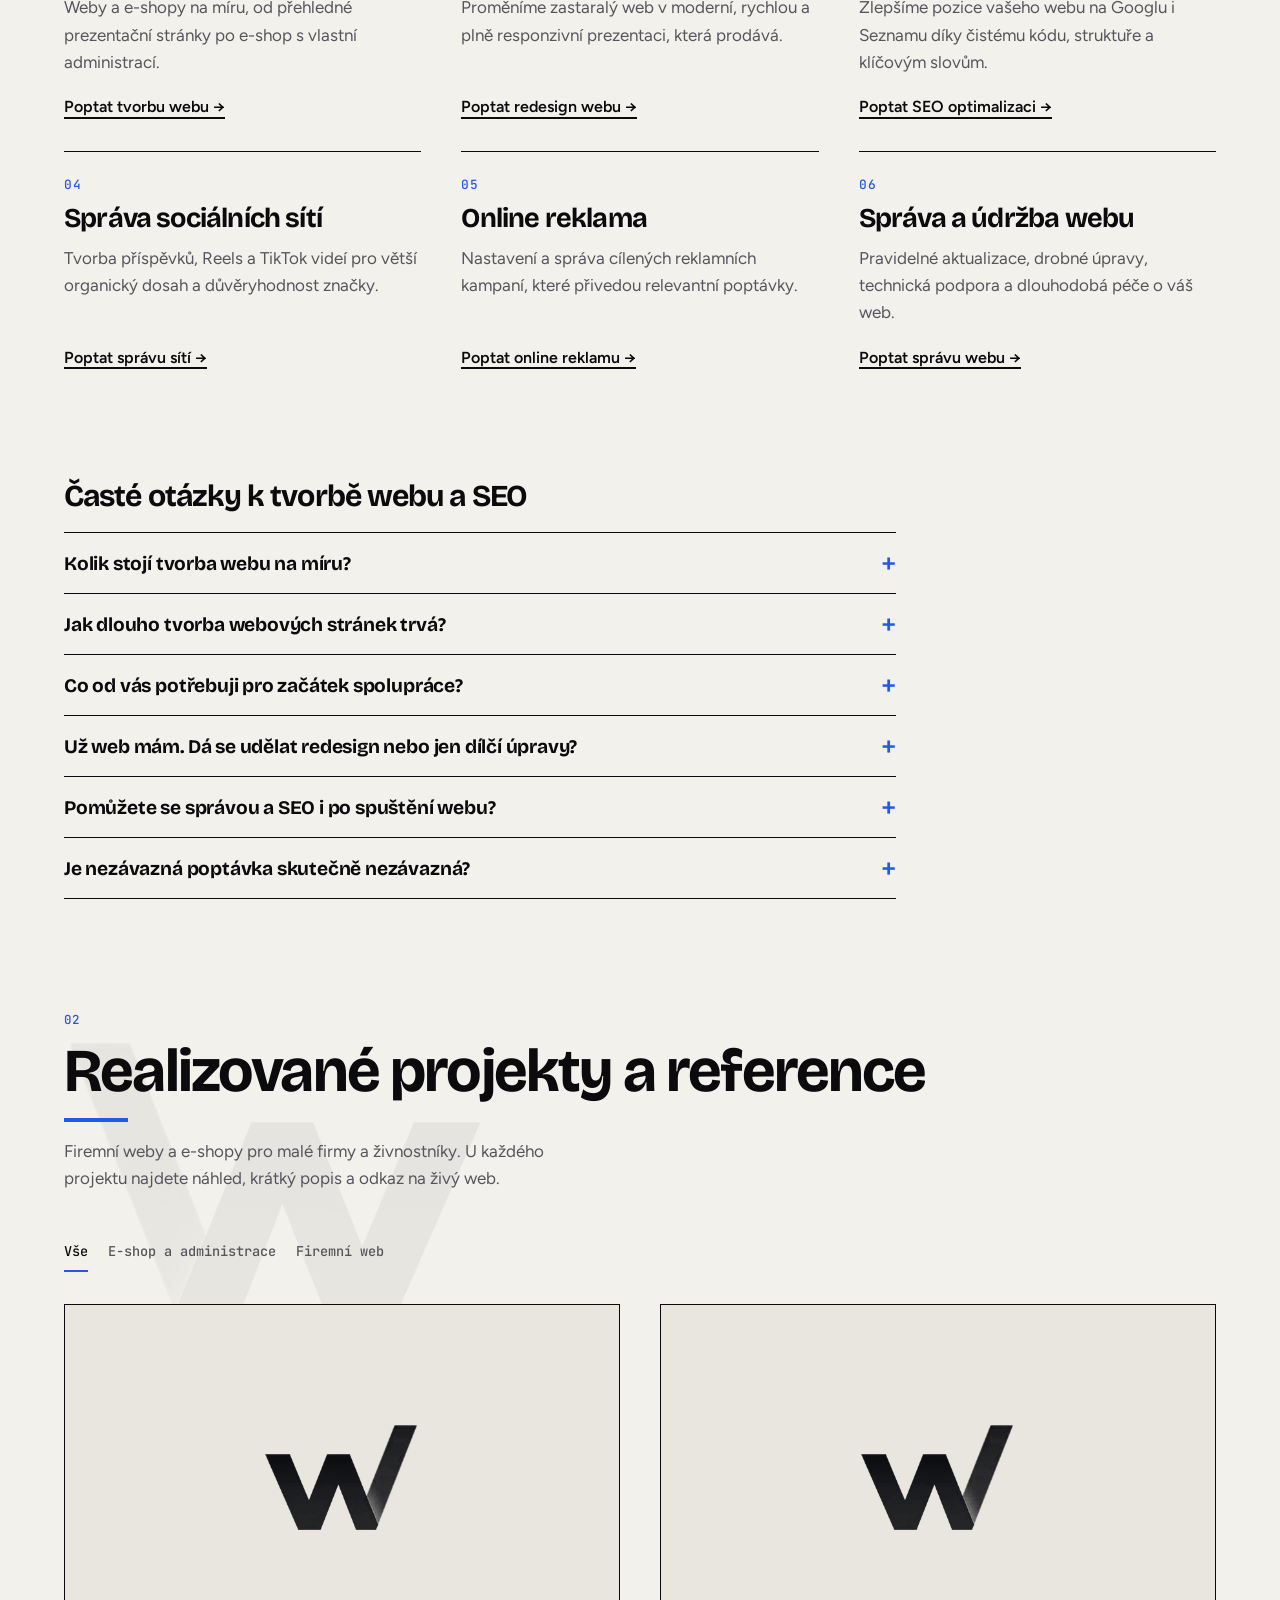
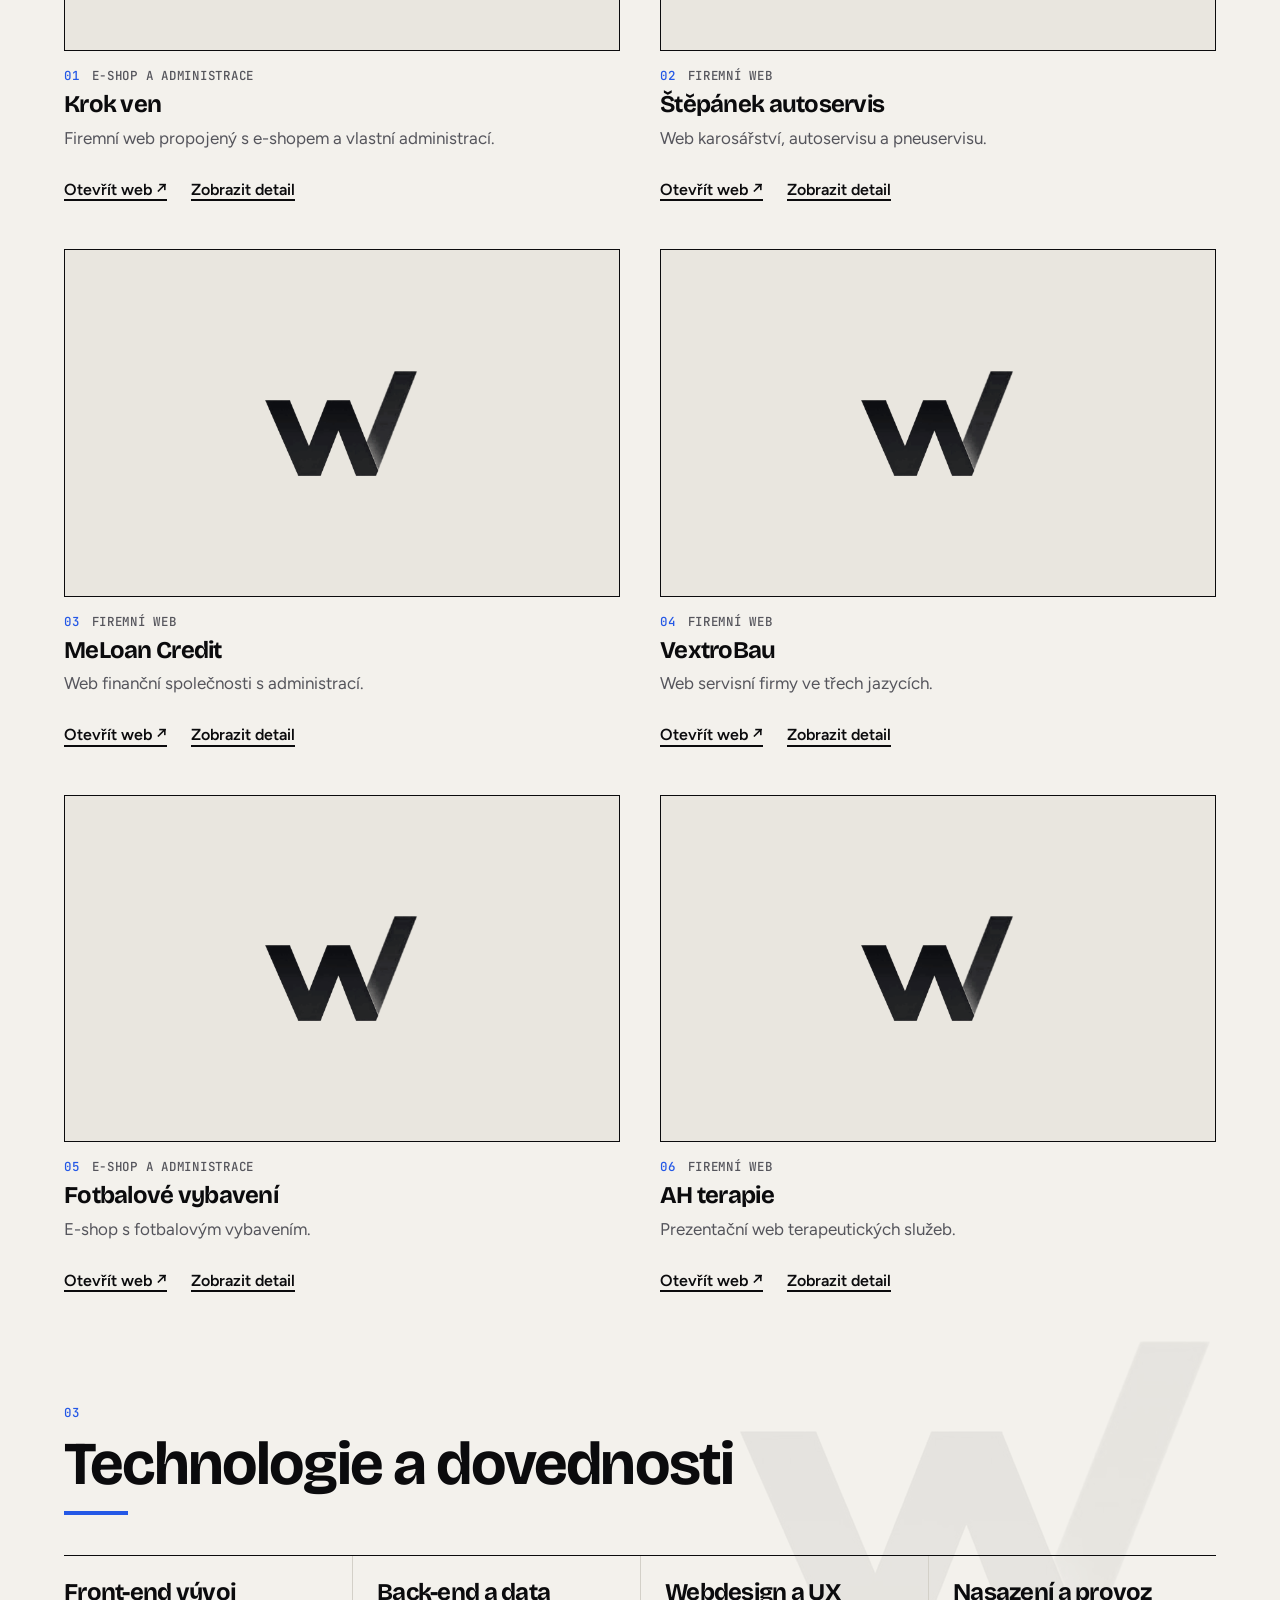
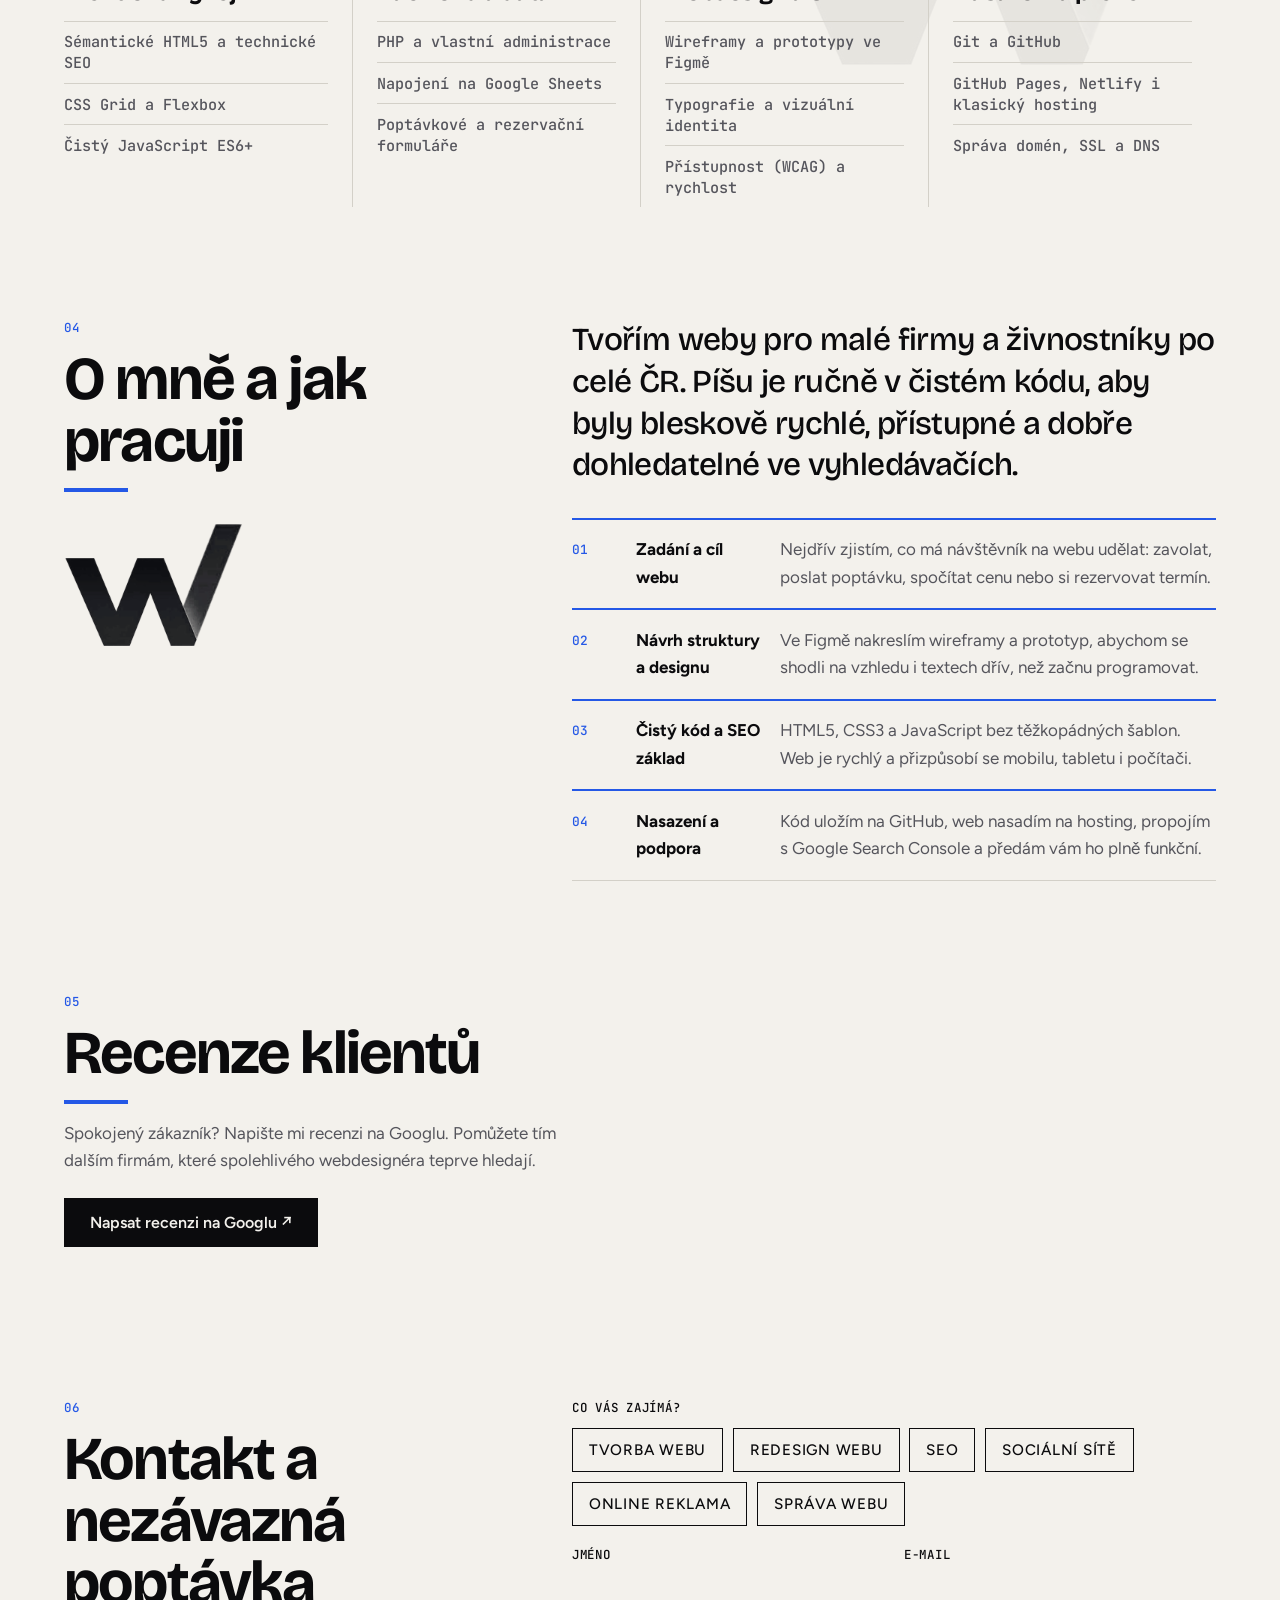
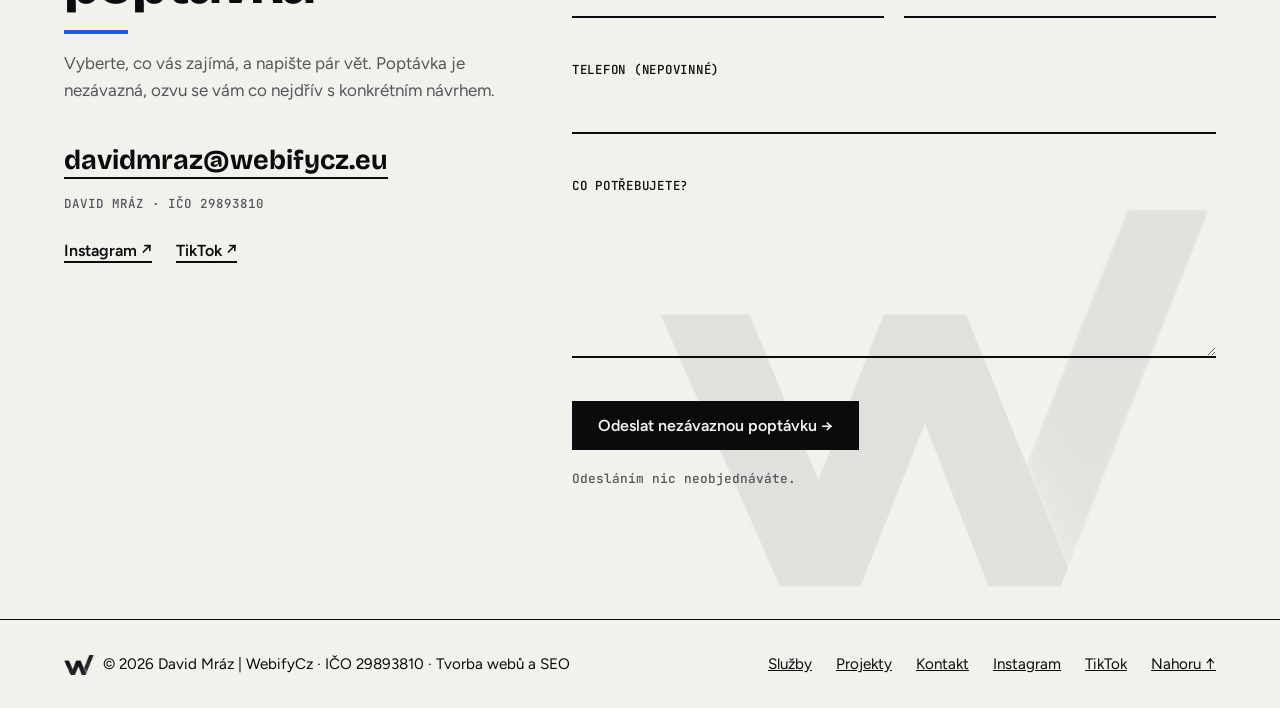
==== commit e4f2ddfb: "Add files via upload" ====
--- a/index.html
+++ b/index.html
@@ -3,28 +3,39 @@
 <head>
   <meta charset="UTF-8">
   <meta name="viewport" content="width=device-width, initial-scale=1">
-  <title>WebifyCz | tvorba webů, SEO a sociální sítě – David Mráz</title>
-  <meta name="description" content="Tvorba a redesign webů, SEO, správa sociálních sítí a online reklama pro malé firmy. Weby na míru, rychlé a přehledné. Napište mi nezávazně.">
+  <title>Tvorba webů na míru, SEO a správa sítí pro malé firmy | WebifyCz</title>
+  <meta name="description" content="Tvorba a redesign webových stránek, e-shopy na míru, SEO optimalizace a správa sociálních sítí pro malé firmy a živnostníky. Rychlý web bez zbytečností. Nezávazná poptávka.">
   <meta name="author" content="David Mráz">
+  <meta name="publisher" content="WebifyCz – David Mráz">
   <meta name="theme-color" content="#0a0a0c">
-  <meta name="robots" content="index, follow, max-image-preview:large">
+  <meta name="robots" content="index, follow, max-image-preview:large, max-snippet:-1, max-video-preview:-1">
   <link rel="canonical" href="https://webifycz.eu/">
   <link rel="alternate" hreflang="cs" href="https://webifycz.eu/">
   <link rel="alternate" hreflang="x-default" href="https://webifycz.eu/">
+  <link rel="manifest" href="/manifest.webmanifest">
+
+  <!-- Open Graph / Facebook -->
   <meta property="og:site_name" content="WebifyCz">
-  <meta property="og:title" content="WebifyCz | tvorba webů, SEO a sociální sítě – David Mráz">
-  <meta property="og:description" content="Tvorba a redesign webů, SEO, správa sociálních sítí a online reklama pro malé firmy. Weby na míru, rychlé a přehledné. Napište mi nezávazně.">
+  <meta property="og:title" content="Tvorba webů na míru, SEO a správa sítí pro malé firmy | WebifyCz">
+  <meta property="og:description" content="Tvorba a redesign webových stránek, e-shopy na míru, SEO optimalizace a správa sociálních sítí pro malé firmy a živnostníky. Nezávazná poptávka.">
   <meta property="og:type" content="website">
   <meta property="og:url" content="https://webifycz.eu/">
   <meta property="og:image" content="https://webifycz.eu/og-image.png">
+  <meta property="og:image:secure_url" content="https://webifycz.eu/og-image.png">
+  <meta property="og:image:type" content="image/png">
   <meta property="og:image:width" content="1200">
   <meta property="og:image:height" content="630">
-  <meta property="og:image:alt" content="Logo WebifyCz – tvorba webů, SEO a sociální sítě">
+  <meta property="og:image:alt" content="WebifyCz – Tvorba webů, SEO a sociální sítě pro malé firmy">
   <meta property="og:locale" content="cs_CZ">
+
+  <!-- Twitter / X -->
   <meta name="twitter:card" content="summary_large_image">
-  <meta name="twitter:title" content="WebifyCz | tvorba webů, SEO a sociální sítě – David Mráz">
-  <meta name="twitter:description" content="Tvorba a redesign webů, SEO, správa sociálních sítí a online reklama pro malé firmy. Weby na míru, rychlé a přehledné. Napište mi nezávazně.">
+  <meta name="twitter:title" content="Tvorba webů na míru, SEO a správa sítí pro malé firmy | WebifyCz">
+  <meta name="twitter:description" content="Tvorba a redesign webových stránek, e-shopy na míru, SEO optimalizace a správa sociálních sítí pro malé firmy a živnostníky. Nezávazná poptávka.">
   <meta name="twitter:image" content="https://webifycz.eu/og-image.png">
+  <meta name="twitter:image:alt" content="WebifyCz – Tvorba webů, SEO a sociální sítě pro malé firmy">
+
+  <!-- Strukturovaná data JSON-LD -->
   <script type="application/ld+json">
 {
   "@context": "https://schema.org",
@@ -34,43 +45,87 @@
       "@id": "https://webifycz.eu/#website",
       "url": "https://webifycz.eu/",
       "name": "WebifyCz",
-      "inLanguage": "cs",
+      "alternateName": "WebifyCz – David Mráz",
+      "description": "Tvorba webových stránek na míru, e-shopy, SEO optimalizace a správa sociálních sítí pro malé firmy.",
+      "inLanguage": "cs-CZ",
       "publisher": {
         "@id": "https://webifycz.eu/#business"
       }
     },
     {
+      "@type": "WebPage",
+      "@id": "https://webifycz.eu/#webpage",
+      "url": "https://webifycz.eu/",
+      "name": "Tvorba webů na míru, SEO a správa sítí pro malé firmy | WebifyCz",
+      "isPartOf": {
+        "@id": "https://webifycz.eu/#website"
+      },
+      "about": {
+        "@id": "https://webifycz.eu/#business"
+      },
+      "primaryImageOfPage": {
+        "@type": "ImageObject",
+        "url": "https://webifycz.eu/og-image.png",
+        "width": 1200,
+        "height": 630
+      },
+      "breadcrumb": {
+        "@id": "https://webifycz.eu/#breadcrumb"
+      },
+      "inLanguage": "cs-CZ",
+      "datePublished": "2025-01-01",
+      "dateModified": "2026-11-27"
+    },
+    {
+      "@type": "BreadcrumbList",
+      "@id": "https://webifycz.eu/#breadcrumb",
+      "itemListElement": [
+        {
+          "@type": "ListItem",
+          "position": 1,
+          "name": "Úvod",
+          "item": "https://webifycz.eu/"
+        }
+      ]
+    },
+    {
       "@type": "ProfessionalService",
       "@id": "https://webifycz.eu/#business",
       "name": "WebifyCz",
-      "alternateName": "David Mráz – tvorba webů a online marketing",
+      "legalName": "David Mráz",
+      "alternateName": "David Mráz – tvorba webů, SEO a online marketing",
       "url": "https://webifycz.eu/",
-      "logo": "https://webifycz.eu/logo.png",
+      "logo": {
+        "@type": "ImageObject",
+        "url": "https://webifycz.eu/logo.png"
+      },
       "image": "https://webifycz.eu/og-image.png",
       "email": "davidmraz@webifycz.eu",
       "taxID": "29893810",
-      "description": "Tvorba a redesign webů, SEO, správa sociálních sítí, online reklama a údržba webu pro malé firmy.",
+      "priceRange": "$$",
+      "knowsLanguage": ["cs", "en"],
+      "description": "Tvorba a redesign webů, e-shopů na míru, SEO optimalizace, správa sociálních sítí, online reklama a dlouhodobá údržba webu pro malé firmy a živnostníky po celé ČR.",
       "areaServed": {
         "@type": "Country",
-        "name": "Česko"
+        "name": "Česká republika"
       },
       "founder": {
         "@id": "https://webifycz.eu/#person"
       },
       "sameAs": [
         "https://www.instagram.com/webifycz.eu/",
-        "https://www.tiktok.com/@webifycz.eu.eu"
+        "https://www.tiktok.com/@webifycz.eu"
       ],
       "hasOfferCatalog": {
         "@type": "OfferCatalog",
-        "name": "Služby",
+        "name": "Služby WebifyCz",
         "itemListElement": [
           {
             "@type": "Offer",
             "itemOffered": {
               "@type": "Service",
-              "name": "Tvorba webových stránek",
-              "description": "Weby a e-shopy na míru, od jedné stránky po e-shop s administrací.",
+              "name": "Tvorba webových stránek na míru",
+              "description": "Moderní firemní weby a e-shopy na míru, od jednoduché prezentační stránky po e-shop s vlastní administrací.",
               "provider": {
                 "@id": "https://webifycz.eu/#business"
               }
@@ -81,7 +136,7 @@
             "itemOffered": {
               "@type": "Service",
               "name": "Redesign webových stránek",
-              "description": "Proměníme zastaralý web v moderní, přehlednou a responzivní prezentaci.",
+              "description": "Proměna zastaralého webu v rychlou, přehlednou a plně responzivní prezentaci pro mobil, tablet i počítač.",
               "provider": {
                 "@id": "https://webifycz.eu/#business"
               }
@@ -92,7 +147,7 @@
             "itemOffered": {
               "@type": "Service",
               "name": "SEO optimalizace",
-              "description": "Pomůžeme vaší firmě být lépe vidět ve vyhledávačích, jako je Google.",
+              "description": "Technické i obsahové SEO, klíčová slova a struktura webu pro lepší viditelnost ve vyhledávačích Google a Seznam.",
               "provider": {
                 "@id": "https://webifycz.eu/#business"
               }
@@ -103,7 +158,7 @@
             "itemOffered": {
               "@type": "Service",
               "name": "Správa sociálních sítí",
-              "description": "Tvorba příspěvků, Reels a TikTok videí pro větší dosah a povědomí o značce.",
+              "description": "Tvorba příspěvků, Reels a TikTok videí pro větší dosah, důvěryhodnost a povědomí o značce.",
               "provider": {
                 "@id": "https://webifycz.eu/#business"
               }
@@ -114,7 +169,7 @@
             "itemOffered": {
               "@type": "Service",
               "name": "Online reklama",
-              "description": "Pomůžeme s nastavením a správou reklamních kampaní na internetu.",
+              "description": "Nastavení a správa výkonnostních i brandových reklamních kampaní na internetu.",
               "provider": {
                 "@id": "https://webifycz.eu/#business"
               }
@@ -125,7 +180,7 @@
             "itemOffered": {
               "@type": "Service",
               "name": "Správa a údržba webu",
-              "description": "Aktualizace, drobné úpravy, technická podpora a dlouhodobá péče o web.",
+              "description": "Pravidelné aktualizace, drobné úpravy, technická podpora a dlouhodobá péče o firemní web.",
               "provider": {
                 "@id": "https://webifycz.eu/#business"
               }
@@ -138,15 +193,96 @@
       "@type": "Person",
       "@id": "https://webifycz.eu/#person",
       "name": "David Mráz",
-      "jobTitle": "Webdesigner a front-end vývojář",
+      "jobTitle": "Webdesigner, front-end vývojář a SEO specialista",
       "url": "https://webifycz.eu/",
       "email": "davidmraz@webifycz.eu",
       "worksFor": {
         "@id": "https://webifycz.eu/#business"
       },
+      "knowsAbout": [
+        "Tvorba webových stránek",
+        "Webdesign",
+        "Front-end vývoj",
+        "SEO optimalizace",
+        "E-shopy",
+        "Správa sociálních sítí"
+      ],
       "sameAs": [
         "https://www.instagram.com/webifycz.eu/",
-        "https://www.tiktok.com/@webifycz.eu.eu"
+        "https://www.tiktok.com/@webifycz.eu"
+      ]
+    },
+    {
+      "@type": "ItemList",
+      "@id": "https://webifycz.eu/#projects",
+      "name": "Reference a realizované weby WebifyCz",
+      "itemListElement": [
+        {
+          "@type": "ListItem",
+          "position": 1,
+          "item": {
+            "@type": "CreativeWork",
+            "name": "Krok ven – firemní web a e-shop",
+            "url": "https://krok-ven.cz/",
+            "description": "Firemní web propojený s e-shopem na platformě Shoptet a vlastní administrací.",
+            "creator": { "@id": "https://webifycz.eu/#business" }
+          }
+        },
+        {
+          "@type": "ListItem",
+          "position": 2,
+          "item": {
+            "@type": "CreativeWork",
+            "name": "Štěpánek autoservis – firemní web",
+            "url": "https://karosarstvistepanekpneuservis.cz/",
+            "description": "Web karosářství, autoservisu a pneuservisu s galerií zakázek před a po a poptávkovým formulářem.",
+            "creator": { "@id": "https://webifycz.eu/#business" }
+          }
+        },
+        {
+          "@type": "ListItem",
+          "position": 3,
+          "item": {
+            "@type": "CreativeWork",
+            "name": "MeLoan Credit – firemní web",
+            "url": "https://www.meloancredit.cz/",
+            "description": "Web finanční společnosti s vlastní administrací.",
+            "creator": { "@id": "https://webifycz.eu/#business" }
+          }
+        },
+        {
+          "@type": "ListItem",
+          "position": 4,
+          "item": {
+            "@type": "CreativeWork",
+            "name": "VextroBau – vícejazyčný firemní web",
+            "url": "https://vextrobau.cz/",
+            "description": "Web servisní firmy ve třech jazycích: čeština, němčina a angličtina.",
+            "creator": { "@id": "https://webifycz.eu/#business" }
+          }
+        },
+        {
+          "@type": "ListItem",
+          "position": 5,
+          "item": {
+            "@type": "CreativeWork",
+            "name": "Fotbalové vybavení – e-shop",
+            "url": "https://www.fotbalovey.shop/",
+            "description": "E-shop s fotbalovým vybavením, produktovým katalogem a online objednávkami.",
+            "creator": { "@id": "https://webifycz.eu/#business" }
+          }
+        },
+        {
+          "@type": "ListItem",
+          "position": 6,
+          "item": {
+            "@type": "CreativeWork",
+            "name": "AH terapie – prezentační web",
+            "url": "https://www.ahterapie.cz/",
+            "description": "Prezentační web terapeutických služeb s přehledem služeb a kontaktem.",
+            "creator": { "@id": "https://webifycz.eu/#business" }
+          }
+        }
       ]
     },
     {
@@ -155,50 +291,50 @@
       "mainEntity": [
         {
           "@type": "Question",
-          "name": "Kolik web stojí?",
+          "name": "Kolik stojí tvorba webu na míru?",
           "acceptedAnswer": {
             "@type": "Answer",
-            "text": "Cena závisí na rozsahu. Jedna stránka je jiná práce než e-shop s administrací. Po krátké poptávce vám navrhnu konkrétní řešení a cenu."
+            "text": "Cena závisí na rozsahu projektu. Jednoduchá prezentační stránka je jiná práce než rozsáhlý e-shop s administrací. Po krátké nezávazné poptávce vám navrhnu konkrétní řešení i přesnou cenu."
           }
         },
         {
           "@type": "Question",
-          "name": "Jak dlouho tvorba trvá?",
+          "name": "Jak dlouho tvorba webových stránek trvá?",
           "acceptedAnswer": {
             "@type": "Answer",
-            "text": "Záleží na rozsahu a na tom, jak rychle dodáte podklady, třeba texty, fotografie a logo. Termín domluvíme na začátku."
+            "text": "Záleží na rozsahu webu a na tom, jak rychle dodáte podklady, například texty, fotografie a logo. Konkrétní termín dokončení domluvíme hned na začátku spolupráce."
           }
         },
         {
           "@type": "Question",
-          "name": "Co od vás potřebuji?",
+          "name": "Co od vás potřebuji pro začátek spolupráce?",
           "acceptedAnswer": {
             "@type": "Answer",
-            "text": "Stačí popsat, co děláte a co má web přinést. S doménou a hostingem poradím."
+            "text": "Stačí stručně popsat, čím se vaše firma zabývá a co má web zákazníkům přinést. S výběrem domény, nastavením hostingu i strukturou textů vám poradím."
           }
         },
         {
           "@type": "Question",
-          "name": "Už web mám. Dá se předělat?",
+          "name": "Už web mám. Dá se udělat redesign nebo jen dílčí úpravy?",
           "acceptedAnswer": {
             "@type": "Answer",
-            "text": "Ano. Můžeme ho předělat celý, nebo opravit jen to, co vám nevyhovuje."
+            "text": "Ano. Zastaralý web můžeme kompletně předělat do moderní responzivní podoby, zrychlit ho a nastavit SEO, nebo opravit jen konkrétní části, které vám nevyhovují."
           }
         },
         {
           "@type": "Question",
-          "name": "Pomůžete s webem i po spuštění?",
+          "name": "Pomůžete se správou a SEO i po spuštění webu?",
           "acceptedAnswer": {
             "@type": "Answer",
-            "text": "Ano. Nabízím správu a údržbu: aktualizace, drobné úpravy a technickou podporu."
+            "text": "Ano. Nabízím dlouhodobou správu a údržbu webu: pravidelné aktualizace, drobné úpravy, technickou podporu, SEO optimalizaci i správu sociálních sítí."
           }
         },
         {
           "@type": "Question",
-          "name": "Je poptávka závazná?",
+          "name": "Je nezávazná poptávka skutečně nezávazná?",
           "acceptedAnswer": {
             "@type": "Answer",
-            "text": "Ne. Poptávkou nic neobjednáváte, jen popíšete, co potřebujete."
+            "text": "Ano. Odesláním poptávky nic neobjednáváte ani se k ničemu nezavazujete – jen popíšete, co potřebujete, a já vám připravím nezávazný návrh."
           }
         }
       ]
@@ -206,8 +342,9 @@
   ]
 }
   </script>
-  <link rel="icon" type="image/png" href="favicon.png">
-  <link rel="apple-touch-icon" href="icon-128.png">
+
+  <link rel="icon" type="image/png" href="/favicon.png">
+  <link rel="apple-touch-icon" href="/icon-128.png">
   <script>
     try {
       var t = localStorage.getItem("theme") || (matchMedia("(prefers-color-scheme: dark)").matches ? "dark" : "light");
@@ -224,9 +361,9 @@
   <a class="skip" href="#obsah">Přeskočit na obsah</a>
 
   <header class="top">
-    <a class="brand" href="#uvod" aria-label="webifycz – úvod">
-      <img class="on-light" src="mark-on-light.png" alt="" width="40" height="27">
-      <img class="on-dark" src="mark-on-dark.png" alt="" width="40" height="27">
+    <a class="brand" href="#uvod" aria-label="WebifyCz – tvorba webů a SEO, úvod">
+      <img class="on-light" src="mark-on-light.png" alt="Logo WebifyCz" width="40" height="27">
+      <img class="on-dark" src="mark-on-dark.png" alt="Logo WebifyCz" width="40" height="27">
       <span>webify<b>cz</b></span>
     </a>
     <button class="nav-toggle" aria-expanded="false" aria-controls="nav" aria-label="Otevřít menu">
@@ -248,11 +385,11 @@
     <section id="uvod" class="hero">
       <div class="hero-grid">
         <div class="hero-copy">
-          <img class="hero-mark on-light" src="mark-big-on-light.png" alt="Logo WebifyCz" width="96" height="65">
-          <img class="hero-mark on-dark" src="mark-big-on-dark.png" alt="" width="96" height="65">
-          <p class="mono">Webdesign a front-end vývoj</p>
-          <h1>Weby pro malé firmy. Rychlé, čisté a na <mark>každém displeji.</mark></h1>
-          <p class="lead">Jsem David Mráz. Navrhnu a naprogramuju web nebo e-shop na míru a postarám se i o SEO, sociální sítě a údržbu. Stačí poslat nezávaznou poptávku, ozvu se vám co nejdřív.</p>
+          <img class="hero-mark on-light" src="mark-big-on-light.png" alt="Značka WebifyCz – tvorba webů na míru" width="96" height="65">
+          <img class="hero-mark on-dark" src="mark-big-on-dark.png" alt="Značka WebifyCz – tvorba webů na míru" width="96" height="65">
+          <p class="mono">Tvorba webů na míru, SEO a online marketing</p>
+          <h1>Tvorba webů pro malé firmy. Rychlé, čisté a na <mark>každém displeji.</mark></h1>
+          <p class="lead">Jsem David Mráz. Navrhnu a naprogramuju moderní web nebo e-shop na míru a postarám se i o SEO optimalizaci, sociální sítě a dlouhodobou údržbu. Stačí poslat nezávaznou poptávku, ozvu se vám co nejdřív.</p>
           <p class="actions">
             <a class="btn" href="#kontakt">Nezávazná poptávka</a>
             <a class="btn btn-ghost" href="#projekty">Prohlédnout projekty</a>
@@ -282,7 +419,7 @@
 
       <dl class="stats">
         <div><dd data-count="6">6</dd><dt>realizovaných webů</dt></div>
-        <div><dd data-count="2">2</dd><dt>e-shopy</dt></div>
+        <div><dd data-count="2">2</dd><dt>funkční e-shopy</dt></div>
         <div><dd data-count="3">3</dd><dt>jazyky na jednom webu</dt></div>
         <div><dd data-count="1">1</dd><dt>osoba, se kterou jednáte</dt></div>
       </dl>
@@ -295,89 +432,132 @@
     <section id="sluzby" class="section">
       <header class="head">
         <p class="mono">01</p>
-        <h2>Služby</h2>
-        <p class="intro">Od nového webu po správu sociálních sítí. Všechno, co malá firma potřebuje, aby ji lidé našli online.</p>
+        <h2>Služby pro váš růst online</h2>
+        <p class="intro">Od nového webu na míru přes technické SEO až po správu sociálních sítí. Všechno, co malá firma nebo živnostník potřebuje, aby ji zákazníci na internetu snadno našli.</p>
       </header>
       <ul class="services">
         <li>
           <span class="no">01</span>
           <h3>Tvorba webových stránek</h3>
-          <p>Weby a e-shopy na míru, od jedné stránky po e-shop s administrací.</p>
-          <a href="#kontakt" data-service="Tvorba webových stránek">Poptat službu →</a>
+          <p>Weby a e-shopy na míru, od přehledné prezentační stránky po e-shop s vlastní administrací.</p>
+          <a href="#kontakt" data-service="Tvorba webových stránek">Poptat tvorbu webu →</a>
         </li>
         <li>
           <span class="no">02</span>
           <h3>Redesign webových stránek</h3>
-          <p>Proměníme zastaralý web v moderní, přehlednou a responzivní prezentaci.</p>
-          <a href="#kontakt" data-service="Redesign webových stránek">Poptat službu →</a>
+          <p>Proměníme zastaralý web v moderní, rychlou a plně responzivní prezentaci, která prodává.</p>
+          <a href="#kontakt" data-service="Redesign webových stránek">Poptat redesign webu →</a>
         </li>
         <li>
           <span class="no">03</span>
           <h3>SEO optimalizace</h3>
-          <p>Pomůžeme vaší firmě být lépe vidět ve vyhledávačích, jako je Google.</p>
-          <a href="#kontakt" data-service="SEO optimalizace">Poptat službu →</a>
+          <p>Zlepšíme pozice vašeho webu na Googlu i Seznamu díky čistému kódu, struktuře a klíčovým slovům.</p>
+          <a href="#kontakt" data-service="SEO optimalizace">Poptat SEO optimalizaci →</a>
         </li>
         <li>
           <span class="no">04</span>
           <h3>Správa sociálních sítí</h3>
-          <p>Tvorba příspěvků, Reels a TikTok videí pro větší dosah a povědomí o značce.</p>
-          <a href="#kontakt" data-service="Správa sociálních sítí">Poptat službu →</a>
+          <p>Tvorba příspěvků, Reels a TikTok videí pro větší organický dosah a důvěryhodnost značky.</p>
+          <a href="#kontakt" data-service="Správa sociálních sítí">Poptat správu sítí →</a>
         </li>
         <li>
           <span class="no">05</span>
           <h3>Online reklama</h3>
-          <p>Pomůžeme s nastavením a správou reklamních kampaní na internetu.</p>
-          <a href="#kontakt" data-service="Online reklama">Poptat službu →</a>
+          <p>Nastavení a správa cílených reklamních kampaní, které přivedou relevantní poptávky.</p>
+          <a href="#kontakt" data-service="Online reklama">Poptat online reklamu →</a>
         </li>
         <li>
           <span class="no">06</span>
           <h3>Správa a údržba webu</h3>
-          <p>Aktualizace, drobné úpravy, technická podpora a dlouhodobá péče o web.</p>
-          <a href="#kontakt" data-service="Správa a údržba webu">Poptat službu →</a>
+          <p>Pravidelné aktualizace, drobné úpravy, technická podpora a dlouhodobá péče o váš web.</p>
+          <a href="#kontakt" data-service="Správa a údržba webu">Poptat správu webu →</a>
         </li>
       </ul>
       <div class="faq">
-        <h3>Časté otázky</h3>
-        <details><summary>Kolik web stojí?</summary><p>Cena závisí na rozsahu. Jedna stránka je jiná práce než e-shop s administrací. Po krátké poptávce vám navrhnu konkrétní řešení a cenu.</p></details>
-        <details><summary>Jak dlouho tvorba trvá?</summary><p>Záleží na rozsahu a na tom, jak rychle dodáte podklady, třeba texty, fotografie a logo. Termín domluvíme na začátku.</p></details>
-        <details><summary>Co od vás potřebuji?</summary><p>Stačí popsat, co děláte a co má web přinést. S doménou a hostingem poradím.</p></details>
-        <details><summary>Už web mám. Dá se předělat?</summary><p>Ano. Můžeme ho předělat celý, nebo opravit jen to, co vám nevyhovuje.</p></details>
-        <details><summary>Pomůžete s webem i po spuštění?</summary><p>Ano. Nabízím správu a údržbu: aktualizace, drobné úpravy a technickou podporu.</p></details>
-        <details><summary>Je poptávka závazná?</summary><p>Ne. Poptávkou nic neobjednáváte, jen popíšete, co potřebujete.</p></details>
+        <h3>Časté otázky k tvorbě webu a SEO</h3>
+        <details><summary>Kolik stojí tvorba webu na míru?</summary><p>Cena závisí na rozsahu projektu. Jednoduchá prezentační stránka je jiná práce než rozsáhlý e-shop s administrací. Po krátké nezávazné poptávce vám navrhnu konkrétní řešení i přesnou cenu.</p></details>
+        <details><summary>Jak dlouho tvorba webových stránek trvá?</summary><p>Záleží na rozsahu webu a na tom, jak rychle dodáte podklady, například texty, fotografie a logo. Konkrétní termín dokončení domluvíme hned na začátku spolupráce.</p></details>
+        <details><summary>Co od vás potřebuji pro začátek spolupráce?</summary><p>Stačí stručně popsat, čím se vaše firma zabývá a co má web zákazníkům přinést. S výběrem domény, nastavením hostingu i strukturou textů vám poradím.</p></details>
+        <details><summary>Už web mám. Dá se udělat redesign nebo jen dílčí úpravy?</summary><p>Ano. Zastaralý web můžeme kompletně předělat do moderní responzivní podoby, zrychlit ho a nastavit SEO, nebo opravit jen konkrétní části, které vám nevyhovují.</p></details>
+        <details><summary>Pomůžete se správou a SEO i po spuštění webu?</summary><p>Ano. Nabízím dlouhodobou správu a údržbu webu: pravidelné aktualizace, drobné úpravy, technickou podporu, SEO optimalizaci i správu sociálních sítí.</p></details>
+        <details><summary>Je nezávazná poptávka skutečně nezávazná?</summary><p>Ano. Odesláním poptávky nic neobjednáváte ani se k ničemu nezavazujete – jen popíšete, co potřebujete, a já vám připravím nezávazný návrh.</p></details>
       </div>
     </section>
 
     <section id="projekty" class="section">
       <header class="head">
         <p class="mono">02</p>
-        <h2>Projekty</h2>
-        <p class="intro">Weby a e-shopy pro malé firmy. U každého je náhled, krátký popis a odkaz na živý web.</p>
+        <h2>Realizované projekty a reference</h2>
+        <p class="intro">Firemní weby a e-shopy pro malé firmy a živnostníky. U každého projektu najdete náhled, krátký popis a odkaz na živý web.</p>
       </header>
       <div class="filters" role="group" aria-label="Filtr projektů"></div>
-      <ul class="cards" id="cards"></ul>
+      <ul class="cards" id="cards">
+        <li>
+          <a class="shot" href="https://krok-ven.cz/" target="_blank" rel="noopener" aria-label="Otevřít web Krok ven"><img loading="lazy" width="800" height="500" src="https://s.wordpress.com/mshots/v1/https%3A%2F%2Fkrok-ven.cz%2F?w=800&h=500" alt="Náhled webu Krok ven – firemní web a e-shop"></a>
+          <p class="meta"><span class="no">01</span><span class="cat">E-shop a administrace</span></p>
+          <h3>Krok ven</h3>
+          <p class="sum">Firemní web propojený s e-shopem na platformě Shoptet a vlastní administrací.</p>
+          <p class="links"><a class="visit" href="https://krok-ven.cz/" target="_blank" rel="noopener">Otevřít web ↗</a></p>
+        </li>
+        <li>
+          <a class="shot" href="https://karosarstvistepanekpneuservis.cz/" target="_blank" rel="noopener" aria-label="Otevřít web Štěpánek autoservis"><img loading="lazy" width="800" height="500" src="https://s.wordpress.com/mshots/v1/https%3A%2F%2Fkarosarstvistepanekpneuservis.cz%2F?w=800&h=500" alt="Náhled webu Štěpánek autoservis"></a>
+          <p class="meta"><span class="no">02</span><span class="cat">Firemní web</span></p>
+          <h3>Štěpánek autoservis</h3>
+          <p class="sum">Web karosářství, autoservisu a pneuservisu s galerií zakázek před/po a poptávkovým formulářem.</p>
+          <p class="links"><a class="visit" href="https://karosarstvistepanekpneuservis.cz/" target="_blank" rel="noopener">Otevřít web ↗</a></p>
+        </li>
+        <li>
+          <a class="shot" href="https://www.meloancredit.cz/" target="_blank" rel="noopener" aria-label="Otevřít web MeLoan Credit"><img loading="lazy" width="800" height="500" src="https://s.wordpress.com/mshots/v1/https%3A%2F%2Fwww.meloancredit.cz%2F?w=800&h=500" alt="Náhled webu MeLoan Credit"></a>
+          <p class="meta"><span class="no">03</span><span class="cat">Firemní web</span></p>
+          <h3>MeLoan Credit</h3>
+          <p class="sum">Web finanční společnosti s vlastní administrací.</p>
+          <p class="links"><a class="visit" href="https://www.meloancredit.cz/" target="_blank" rel="noopener">Otevřít web ↗</a></p>
+        </li>
+        <li>
+          <a class="shot" href="https://vextrobau.cz/" target="_blank" rel="noopener" aria-label="Otevřít web VextroBau"><img loading="lazy" width="800" height="500" src="https://s.wordpress.com/mshots/v1/https%3A%2F%2Fvextrobau.cz%2F?w=800&h=500" alt="Náhled webu VextroBau – vícejazyčný web"></a>
+          <p class="meta"><span class="no">04</span><span class="cat">Firemní web</span></p>
+          <h3>VextroBau</h3>
+          <p class="sum">Web servisní firmy ve třech jazycích (čeština, němčina a angličtina).</p>
+          <p class="links"><a class="visit" href="https://vextrobau.cz/" target="_blank" rel="noopener">Otevřít web ↗</a></p>
+        </li>
+        <li>
+          <a class="shot" href="https://www.fotbalovey.shop/" target="_blank" rel="noopener" aria-label="Otevřít web Fotbalové vybavení"><img loading="lazy" width="800" height="500" src="https://s.wordpress.com/mshots/v1/https%3A%2F%2Fwww.fotbalovey.shop%2F?w=800&h=500" alt="Náhled e-shopu Fotbalové vybavení"></a>
+          <p class="meta"><span class="no">05</span><span class="cat">E-shop a administrace</span></p>
+          <h3>Fotbalové vybavení</h3>
+          <p class="sum">E-shop s fotbalovým vybavením, produktovým katalogem a online objednávkami.</p>
+          <p class="links"><a class="visit" href="https://www.fotbalovey.shop/" target="_blank" rel="noopener">Otevřít web ↗</a></p>
+        </li>
+        <li>
+          <a class="shot" href="https://www.ahterapie.cz/" target="_blank" rel="noopener" aria-label="Otevřít web AH terapie"><img loading="lazy" width="800" height="500" src="https://s.wordpress.com/mshots/v1/https%3A%2F%2Fwww.ahterapie.cz%2F?w=800&h=500" alt="Náhled webu AH terapie"></a>
+          <p class="meta"><span class="no">06</span><span class="cat">Firemní web</span></p>
+          <h3>AH terapie</h3>
+          <p class="sum">Prezentační web terapeutických služeb s přehledem služeb a kontaktem.</p>
+          <p class="links"><a class="visit" href="https://www.ahterapie.cz/" target="_blank" rel="noopener">Otevřít web ↗</a></p>
+        </li>
+      </ul>
     </section>
 
     <section id="dovednosti" class="section">
       <header class="head">
         <p class="mono">03</p>
-        <h2>Dovednosti</h2>
+        <h2>Technologie a dovednosti</h2>
       </header>
       <div class="skills">
         <article>
-          <h3>Front-end</h3>
-          <ul><li>Sémantické HTML5</li><li>CSS Grid a Flexbox</li><li>JavaScript ES6+</li></ul>
+          <h3>Front-end vývoj</h3>
+          <ul><li>Sémantické HTML5 a technické SEO</li><li>CSS Grid a Flexbox</li><li>Čistý JavaScript ES6+</li></ul>
         </article>
         <article>
           <h3>Back-end a data</h3>
-          <ul><li>PHP a administrace</li><li>Google Sheets</li><li>Rezervační formuláře</li></ul>
+          <ul><li>PHP a vlastní administrace</li><li>Napojení na Google Sheets</li><li>Poptávkové a rezervační formuláře</li></ul>
         </article>
         <article>
-          <h3>Návrh</h3>
-          <ul><li>Wireframy ve Figmě</li><li>Typografie a barvy</li><li>Přístupnost</li></ul>
+          <h3>Webdesign a UX</h3>
+          <ul><li>Wireframy a prototypy ve Figmě</li><li>Typografie a vizuální identita</li><li>Přístupnost (WCAG) a rychlost</li></ul>
         </article>
         <article>
-          <h3>Nasazení</h3>
-          <ul><li>Git a GitHub</li><li>GitHub Pages, Netlify</li><li>Doména a hosting</li></ul>
+          <h3>Nasazení a provoz</h3>
+          <ul><li>Git a GitHub</li><li>GitHub Pages, Netlify i klasický hosting</li><li>Správa domén, SSL a DNS</li></ul>
         </article>
       </div>
     </section>
@@ -385,17 +565,17 @@
     <section id="o-mne" class="section about">
       <header class="head">
         <p class="mono">04</p>
-        <h2>O mně</h2>
-        <img class="about-mark on-light" src="mark-big-on-light.png" alt="" width="180" height="121">
-        <img class="about-mark on-dark" src="mark-big-on-dark.png" alt="" width="180" height="121">
+        <h2>O mně a jak pracuji</h2>
+        <img class="about-mark on-light" src="mark-big-on-light.png" alt="Logo WebifyCz" width="180" height="121">
+        <img class="about-mark on-dark" src="mark-big-on-dark.png" alt="Logo WebifyCz" width="180" height="121">
       </header>
       <div>
-        <p class="big">Dělám weby pro malé firmy a živnostníky. Píšu je ručně, aby byl kód čitelný a web rychlý.</p>
+        <p class="big">Tvořím weby pro malé firmy a živnostníky po celé ČR. Píšu je ručně v čistém kódu, aby byly bleskově rychlé, přístupné a dobře dohledatelné ve vyhledávačích.</p>
         <ol class="steps">
-          <li><b>Zadání</b><span>Nejdřív zjistím, co má návštěvník na webu udělat: zavolat, objednat se, spočítat cenu nebo si rezervovat termín.</span></li>
-          <li><b>Návrh</b><span>Ve Figmě nakreslím wireframy a prototyp, abychom se shodli na vzhledu dřív, než začnu programovat.</span></li>
-          <li><b>Kód</b><span>HTML, CSS a JavaScript bez frameworků. Web se přizpůsobí mobilu, tabletu i počítači.</span></li>
-          <li><b>Nasazení</b><span>Kód uložím na GitHub, web nasadím na hosting a předám vám ho funkční.</span></li>
+          <li><b>Zadání a cíl webu</b><span>Nejdřív zjistím, co má návštěvník na webu udělat: zavolat, poslat poptávku, spočítat cenu nebo si rezervovat termín.</span></li>
+          <li><b>Návrh struktury a designu</b><span>Ve Figmě nakreslím wireframy a prototyp, abychom se shodli na vzhledu i textech dřív, než začnu programovat.</span></li>
+          <li><b>Čistý kód a SEO základ</b><span>HTML5, CSS3 a JavaScript bez těžkopádných šablon. Web je rychlý a přizpůsobí se mobilu, tabletu i počítači.</span></li>
+          <li><b>Nasazení a podpora</b><span>Kód uložím na GitHub, web nasadím na hosting, propojím s Google Search Console a předám vám ho plně funkční.</span></li>
         </ol>
       </div>
     </section>
@@ -403,8 +583,8 @@
     <section id="recenze" class="section">
       <header class="head">
         <p class="mono">05</p>
-        <h2>Recenze</h2>
-        <p class="intro">Spokojený zákazník? Napište mi recenzi na Googlu. Pomůžete tím dalším lidem, kteří web teprve hledají.</p>
+        <h2>Recenze klientů</h2>
+        <p class="intro">Spokojený zákazník? Napište mi recenzi na Googlu. Pomůžete tím dalším firmám, které spolehlivého webdesignéra teprve hledají.</p>
         <p class="actions"><a class="btn" href="https://g.page/r/CSyCGl0vbH-dEAE/review" target="_blank" rel="noopener">Napsat recenzi na Googlu ↗</a></p>
       </header>
       <div id="featurable-8617893f-26ac-496a-a7cc-c2550ad087d7" data-featurable-async></div>
@@ -413,8 +593,8 @@
     <section id="kontakt" class="section contact">
       <header class="head">
         <p class="mono">06</p>
-        <h2>Kontakt</h2>
-        <p class="intro">Vyberte, co vás zajímá, a napište pár vět. Poptávka je nezávazná, ozvu se vám co nejdřív.</p>
+        <h2>Kontakt a nezávazná poptávka</h2>
+        <p class="intro">Vyberte, co vás zajímá, a napište pár vět. Poptávka je nezávazná, ozvu se vám co nejdřív s konkrétním návrhem.</p>
         <a class="mail" href="mailto:davidmraz@webifycz.eu">davidmraz@webifycz.eu</a>
         <p class="mono ico">David Mráz · IČO 29893810</p>
         <p class="social">
@@ -448,7 +628,7 @@
           <textarea id="msg" name="msg" rows="5" required minlength="10"></textarea>
           <p class="error" id="msg-err" role="alert"></p>
         </div>
-        <button class="btn" type="submit">Odeslat poptávku →</button>
+        <button class="btn" type="submit">Odeslat nezávaznou poptávku →</button>
         <p class="note">Odesláním nic neobjednáváte.</p>
         <p class="ok" id="ok" role="status"></p>
       </form>
@@ -456,8 +636,11 @@
   </main>
 
   <footer class="foot">
-    <p><img class="on-light" src="mark-on-light.png" alt="" width="30" height="20"><img class="on-dark" src="mark-on-dark.png" alt="" width="30" height="20">© <span id="year">2026</span> David Mráz | WebifyCz · IČO 29893810</p>
+    <p><img class="on-light" src="mark-on-light.png" alt="Logo WebifyCz" width="30" height="20"><img class="on-dark" src="mark-on-dark.png" alt="Logo WebifyCz" width="30" height="20">© <span id="year">2026</span> David Mráz | WebifyCz · IČO 29893810 · Tvorba webů a SEO</p>
     <p class="foot-links">
+      <a href="#sluzby">Služby</a>
+      <a href="#projekty">Projekty</a>
+      <a href="#kontakt">Kontakt</a>
       <a href="https://www.instagram.com/webifycz.eu/" target="_blank" rel="noopener">Instagram</a>
       <a href="https://www.tiktok.com/@webifycz.eu" target="_blank" rel="noopener">TikTok</a>
       <a href="#uvod">Nahoru ↑</a>
